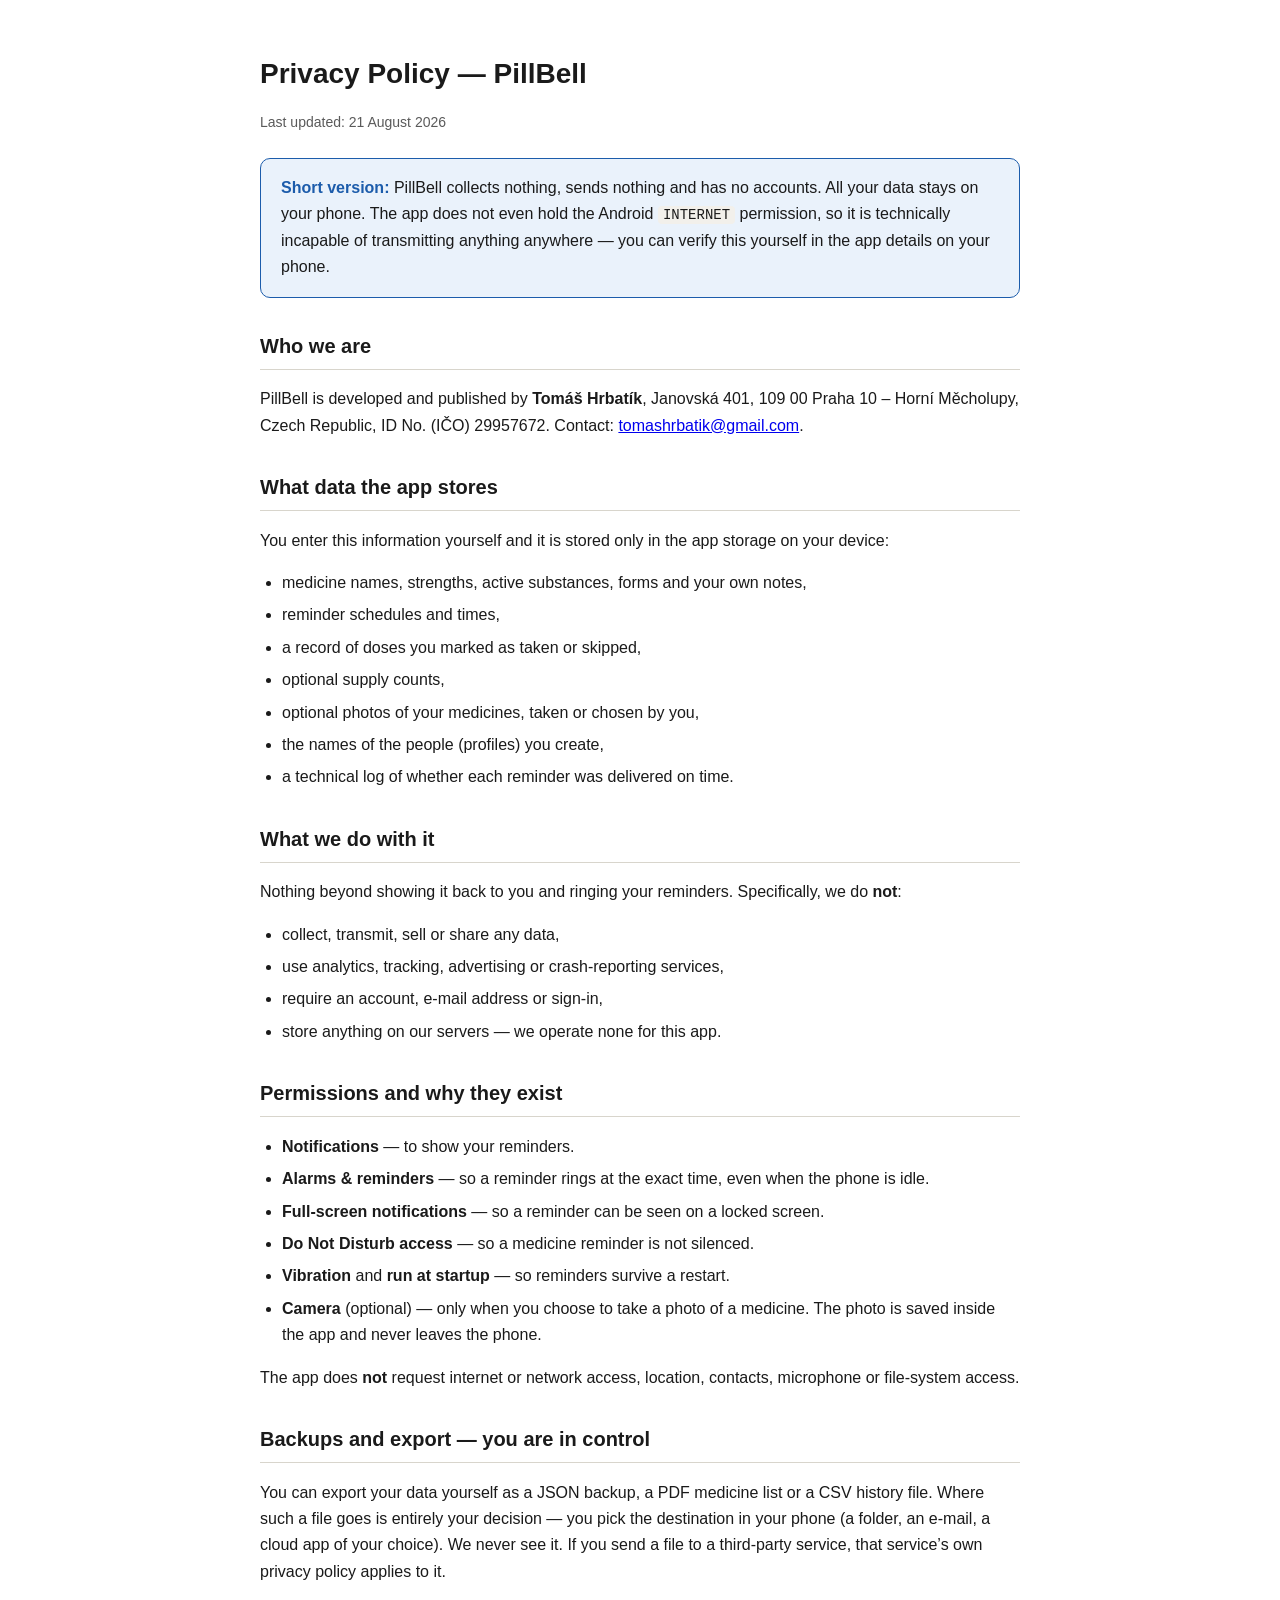
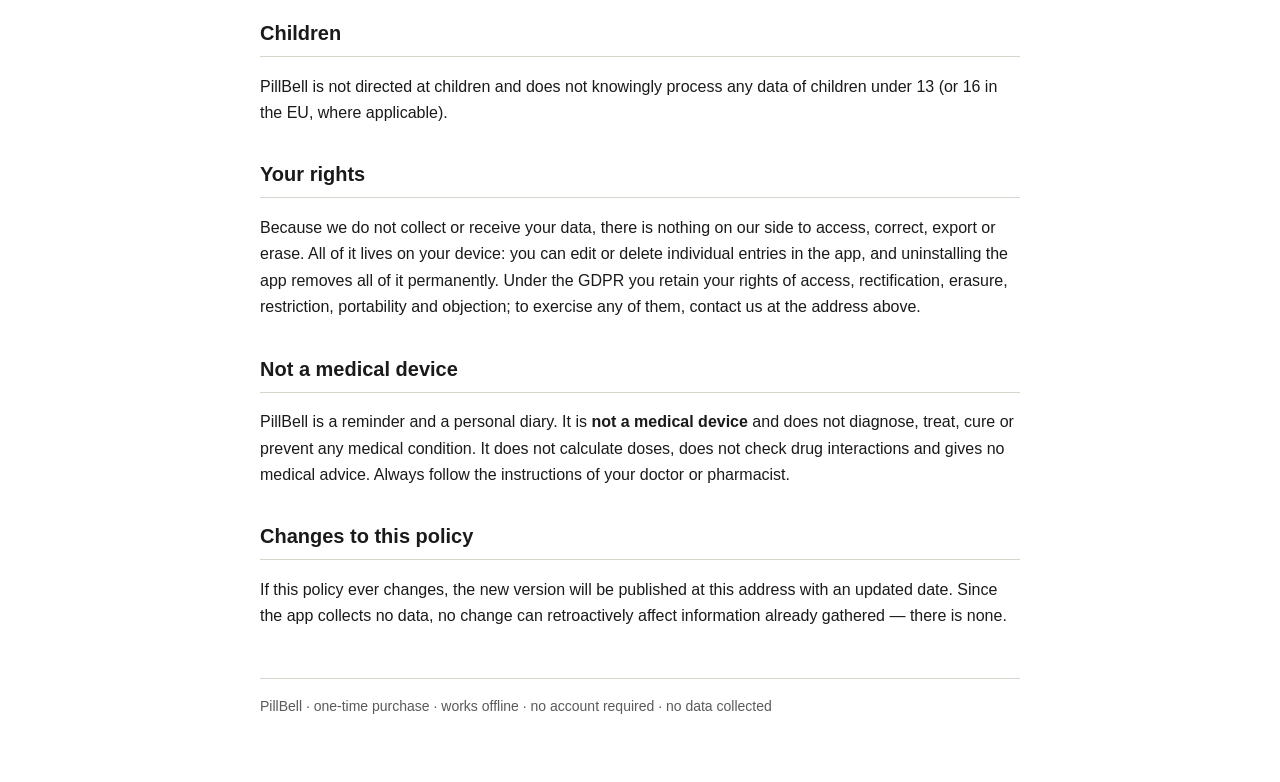
==== index.html @ f0c39494 "PillBell privacy policy" ====
<!doctype html>
<html lang="en">
<head>
<meta charset="utf-8">
<meta name="viewport" content="width=device-width, initial-scale=1">
<title>PillBell — Privacy Policy</title>
<style>
  :root { --ink:#1a1a1a; --muted:#5a5a5a; --line:#d8d5cc; --brand:#1C5CAB; }
  body { font-family:-apple-system,'Segoe UI',Roboto,sans-serif; line-height:1.65;
         color:var(--ink); max-width:760px; margin:0 auto; padding:32px 20px 64px; }
  h1 { font-size:28px; margin-bottom:4px; }
  h2 { font-size:20px; margin-top:32px; border-bottom:1px solid var(--line); padding-bottom:6px; }
  .updated { color:var(--muted); font-size:14px; margin-bottom:24px; }
  .box { background:#EAF2FB; border:1px solid var(--brand); border-radius:10px;
         padding:16px 20px; margin:24px 0; }
  .box strong { color:var(--brand); }
  ul { padding-left:22px; }
  li { margin-bottom:6px; }
  footer { margin-top:48px; color:var(--muted); font-size:14px;
           border-top:1px solid var(--line); padding-top:16px; }
  code { background:#f2f0eb; padding:1px 5px; border-radius:4px; font-size:14px; }
</style>
</head>
<body>

<h1>Privacy Policy — PillBell</h1>
<p class="updated">Last updated: 21 August 2026</p>

<div class="box">
  <strong>Short version:</strong> PillBell collects nothing, sends nothing and has no
  accounts. All your data stays on your phone. The app does not even hold the Android
  <code>INTERNET</code> permission, so it is technically incapable of transmitting
  anything anywhere — you can verify this yourself in the app details on your phone.
</div>

<h2>Who we are</h2>
<p>
  PillBell is developed and published by <strong>Tomáš Hrbatík</strong>,
  Janovská 401, 109 00 Praha 10 – Horní Měcholupy, Czech Republic,
  ID No. (IČO) 29957672.
  Contact: <a href="mailto:tomashrbatik@gmail.com">tomashrbatik@gmail.com</a>.
</p>

<h2>What data the app stores</h2>
<p>
  You enter this information yourself and it is stored only in the app storage on your
  device:
</p>
<ul>
  <li>medicine names, strengths, active substances, forms and your own notes,</li>
  <li>reminder schedules and times,</li>
  <li>a record of doses you marked as taken or skipped,</li>
  <li>optional supply counts,</li>
  <li>optional photos of your medicines, taken or chosen by you,</li>
  <li>the names of the people (profiles) you create,</li>
  <li>a technical log of whether each reminder was delivered on time.</li>
</ul>

<h2>What we do with it</h2>
<p>
  Nothing beyond showing it back to you and ringing your reminders. Specifically, we
  do <strong>not</strong>:
</p>
<ul>
  <li>collect, transmit, sell or share any data,</li>
  <li>use analytics, tracking, advertising or crash-reporting services,</li>
  <li>require an account, e-mail address or sign-in,</li>
  <li>store anything on our servers — we operate none for this app.</li>
</ul>

<h2>Permissions and why they exist</h2>
<ul>
  <li><strong>Notifications</strong> — to show your reminders.</li>
  <li><strong>Alarms &amp; reminders</strong> — so a reminder rings at the exact time,
      even when the phone is idle.</li>
  <li><strong>Full-screen notifications</strong> — so a reminder can be seen on a
      locked screen.</li>
  <li><strong>Do Not Disturb access</strong> — so a medicine reminder is not silenced.</li>
  <li><strong>Vibration</strong> and <strong>run at startup</strong> — so reminders
      survive a restart.</li>
  <li><strong>Camera</strong> (optional) — only when you choose to take a photo of a
      medicine. The photo is saved inside the app and never leaves the phone.</li>
</ul>
<p>
  The app does <strong>not</strong> request internet or network access, location,
  contacts, microphone or file-system access.
</p>

<h2>Backups and export — you are in control</h2>
<p>
  You can export your data yourself as a JSON backup, a PDF medicine list or a CSV
  history file. Where such a file goes is entirely your decision — you pick the
  destination in your phone (a folder, an e-mail, a cloud app of your choice). We
  never see it. If you send a file to a third-party service, that service’s own
  privacy policy applies to it.
</p>

<h2>Children</h2>
<p>
  PillBell is not directed at children and does not knowingly process any data of
  children under 13 (or 16 in the EU, where applicable).
</p>

<h2>Your rights</h2>
<p>
  Because we do not collect or receive your data, there is nothing on our side to
  access, correct, export or erase. All of it lives on your device: you can edit or
  delete individual entries in the app, and uninstalling the app removes all of it
  permanently. Under the GDPR you retain your rights of access, rectification,
  erasure, restriction, portability and objection; to exercise any of them, contact
  us at the address above.
</p>

<h2>Not a medical device</h2>
<p>
  PillBell is a reminder and a personal diary. It is <strong>not a medical device</strong>
  and does not diagnose, treat, cure or prevent any medical condition. It does not
  calculate doses, does not check drug interactions and gives no medical advice.
  Always follow the instructions of your doctor or pharmacist.
</p>

<h2>Changes to this policy</h2>
<p>
  If this policy ever changes, the new version will be published at this address with
  an updated date. Since the app collects no data, no change can retroactively affect
  information already gathered — there is none.
</p>

<footer>
  PillBell · one-time purchase · works offline · no account required · no data collected
</footer>

</body>
</html>
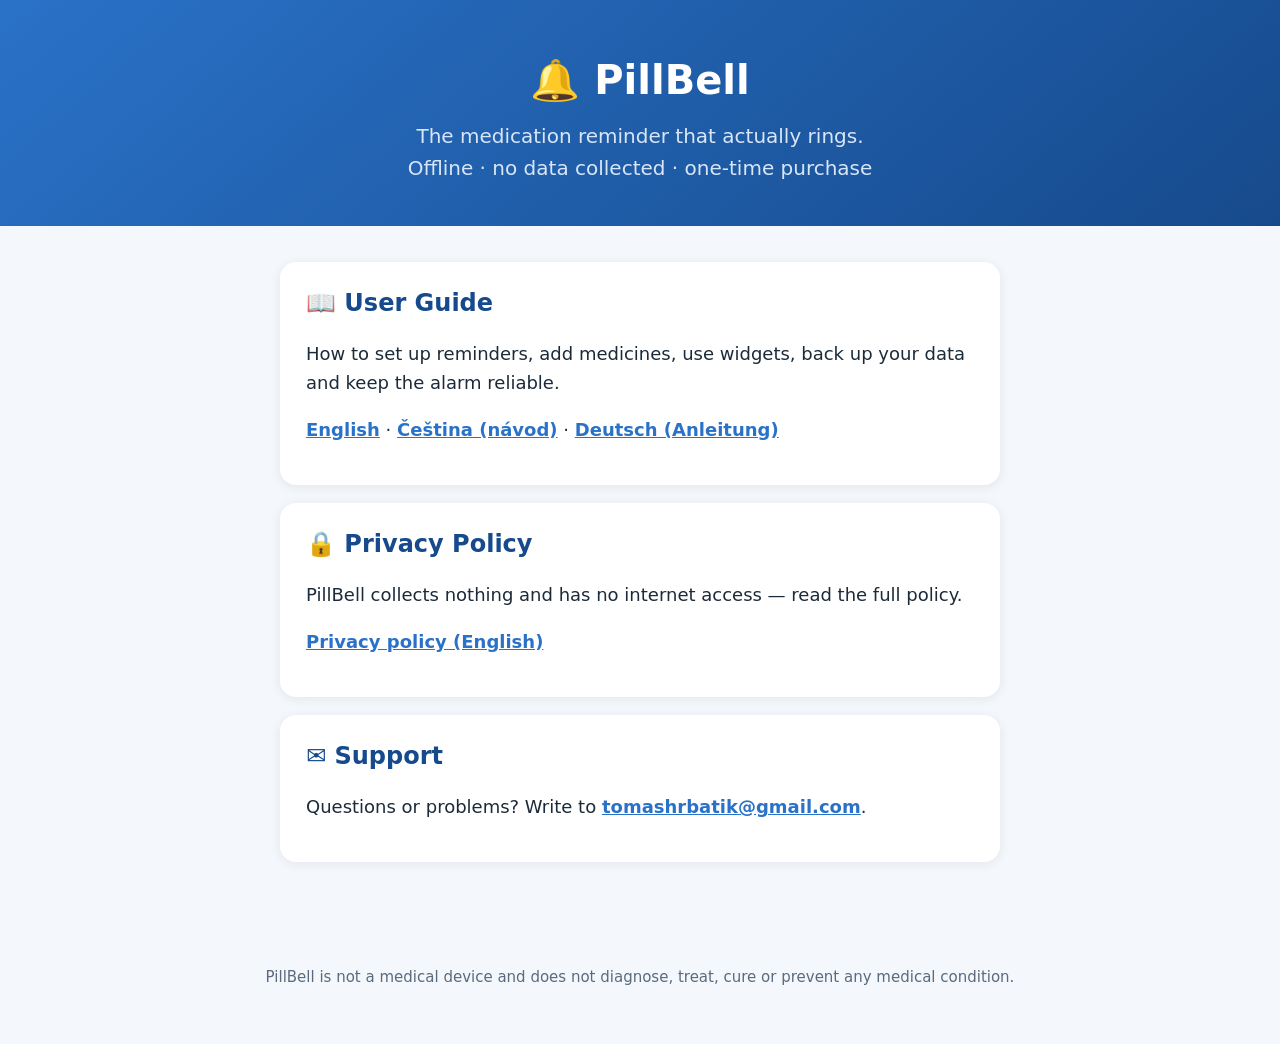
==== commit ada812a5: "Add user guide (EN/CS/DE) and support landing page" ====
--- a/index.html
+++ b/index.html
@@ -1,134 +1,57 @@
-<!doctype html>
+<!DOCTYPE html>
 <html lang="en">
 <head>
 <meta charset="utf-8">
 <meta name="viewport" content="width=device-width, initial-scale=1">
-<title>PillBell — Privacy Policy</title>
+<title>PillBell — Support</title>
 <style>
-  :root { --ink:#1a1a1a; --muted:#5a5a5a; --line:#d8d5cc; --brand:#1C5CAB; }
-  body { font-family:-apple-system,'Segoe UI',Roboto,sans-serif; line-height:1.65;
-         color:var(--ink); max-width:760px; margin:0 auto; padding:32px 20px 64px; }
-  h1 { font-size:28px; margin-bottom:4px; }
-  h2 { font-size:20px; margin-top:32px; border-bottom:1px solid var(--line); padding-bottom:6px; }
-  .updated { color:var(--muted); font-size:14px; margin-bottom:24px; }
-  .box { background:#EAF2FB; border:1px solid var(--brand); border-radius:10px;
-         padding:16px 20px; margin:24px 0; }
-  .box strong { color:var(--brand); }
-  ul { padding-left:22px; }
-  li { margin-bottom:6px; }
-  footer { margin-top:48px; color:var(--muted); font-size:14px;
-           border-top:1px solid var(--line); padding-top:16px; }
-  code { background:#f2f0eb; padding:1px 5px; border-radius:4px; font-size:14px; }
+  body { margin:0; font-family:"Segoe UI", system-ui, sans-serif; color:#1c2b3a;
+         background:#f4f7fb; font-size:18px; line-height:1.6; }
+  header { background:linear-gradient(140deg,#2a72c8,#164a8c); color:#fff;
+           padding:48px 20px 42px; text-align:center; }
+  header h1 { margin:0 0 8px; font-size:40px; }
+  header p { margin:0; color:#d8e6f7; font-size:20px; }
+  main { max-width:720px; margin:0 auto; padding:36px 20px 60px; }
+  .card { background:#fff; border-radius:16px; padding:22px 26px; margin:0 0 18px;
+          box-shadow:0 2px 12px rgba(20,40,70,.08); }
+  .card h2 { margin:0 0 8px; color:#164a8c; font-size:24px; }
+  .card a { color:#2a72c8; font-weight:600; }
+  footer { text-align:center; color:#5a6b7e; font-size:15px; padding:10px 16px 40px; }
+  footer a { color:#2a72c8; }
 </style>
 </head>
 <body>
-
-<h1>Privacy Policy — PillBell</h1>
-<p class="updated">Last updated: 21 August 2026</p>
-
-<div class="box">
-  <strong>Short version:</strong> PillBell collects nothing, sends nothing and has no
-  accounts. All your data stays on your phone. The app does not even hold the Android
-  <code>INTERNET</code> permission, so it is technically incapable of transmitting
-  anything anywhere — you can verify this yourself in the app details on your phone.
-</div>
-
-<h2>Who we are</h2>
-<p>
-  PillBell is developed and published by <strong>Tomáš Hrbatík</strong>,
-  Janovská 401, 109 00 Praha 10 – Horní Měcholupy, Czech Republic,
-  ID No. (IČO) 29957672.
-  Contact: <a href="mailto:tomashrbatik@gmail.com">tomashrbatik@gmail.com</a>.
-</p>
-
-<h2>What data the app stores</h2>
-<p>
-  You enter this information yourself and it is stored only in the app storage on your
-  device:
-</p>
-<ul>
-  <li>medicine names, strengths, active substances, forms and your own notes,</li>
-  <li>reminder schedules and times,</li>
-  <li>a record of doses you marked as taken or skipped,</li>
-  <li>optional supply counts,</li>
-  <li>optional photos of your medicines, taken or chosen by you,</li>
-  <li>the names of the people (profiles) you create,</li>
-  <li>a technical log of whether each reminder was delivered on time.</li>
-</ul>
-
-<h2>What we do with it</h2>
-<p>
-  Nothing beyond showing it back to you and ringing your reminders. Specifically, we
-  do <strong>not</strong>:
-</p>
-<ul>
-  <li>collect, transmit, sell or share any data,</li>
-  <li>use analytics, tracking, advertising or crash-reporting services,</li>
-  <li>require an account, e-mail address or sign-in,</li>
-  <li>store anything on our servers — we operate none for this app.</li>
-</ul>
-
-<h2>Permissions and why they exist</h2>
-<ul>
-  <li><strong>Notifications</strong> — to show your reminders.</li>
-  <li><strong>Alarms &amp; reminders</strong> — so a reminder rings at the exact time,
-      even when the phone is idle.</li>
-  <li><strong>Full-screen notifications</strong> — so a reminder can be seen on a
-      locked screen.</li>
-  <li><strong>Do Not Disturb access</strong> — so a medicine reminder is not silenced.</li>
-  <li><strong>Vibration</strong> and <strong>run at startup</strong> — so reminders
-      survive a restart.</li>
-  <li><strong>Camera</strong> (optional) — only when you choose to take a photo of a
-      medicine. The photo is saved inside the app and never leaves the phone.</li>
-</ul>
-<p>
-  The app does <strong>not</strong> request internet or network access, location,
-  contacts, microphone or file-system access.
-</p>
-
-<h2>Backups and export — you are in control</h2>
-<p>
-  You can export your data yourself as a JSON backup, a PDF medicine list or a CSV
-  history file. Where such a file goes is entirely your decision — you pick the
-  destination in your phone (a folder, an e-mail, a cloud app of your choice). We
-  never see it. If you send a file to a third-party service, that service’s own
-  privacy policy applies to it.
-</p>
-
-<h2>Children</h2>
-<p>
-  PillBell is not directed at children and does not knowingly process any data of
-  children under 13 (or 16 in the EU, where applicable).
-</p>
-
-<h2>Your rights</h2>
-<p>
-  Because we do not collect or receive your data, there is nothing on our side to
-  access, correct, export or erase. All of it lives on your device: you can edit or
-  delete individual entries in the app, and uninstalling the app removes all of it
-  permanently. Under the GDPR you retain your rights of access, rectification,
-  erasure, restriction, portability and objection; to exercise any of them, contact
-  us at the address above.
-</p>
-
-<h2>Not a medical device</h2>
-<p>
-  PillBell is a reminder and a personal diary. It is <strong>not a medical device</strong>
-  and does not diagnose, treat, cure or prevent any medical condition. It does not
-  calculate doses, does not check drug interactions and gives no medical advice.
-  Always follow the instructions of your doctor or pharmacist.
-</p>
-
-<h2>Changes to this policy</h2>
-<p>
-  If this policy ever changes, the new version will be published at this address with
-  an updated date. Since the app collects no data, no change can retroactively affect
-  information already gathered — there is none.
-</p>
-
+<header>
+  <h1>🔔 PillBell</h1>
+  <p>The medication reminder that actually rings.<br>
+  Offline · no data collected · one-time purchase</p>
+</header>
+<main>
+  <div class="card">
+    <h2>📖 User Guide</h2>
+    <p>How to set up reminders, add medicines, use widgets, back up your data
+    and keep the alarm reliable.</p>
+    <p>
+      <a href="guide.html">English</a> ·
+      <a href="guide-cs.html">Čeština (návod)</a> ·
+      <a href="guide-de.html">Deutsch (Anleitung)</a>
+    </p>
+  </div>
+  <div class="card">
+    <h2>🔒 Privacy Policy</h2>
+    <p>PillBell collects nothing and has no internet access — read the full
+    policy.</p>
+    <p><a href="privacy-policy.html">Privacy policy (English)</a></p>
+  </div>
+  <div class="card">
+    <h2>✉️ Support</h2>
+    <p>Questions or problems? Write to
+    <a href="mailto:tomashrbatik@gmail.com">tomashrbatik@gmail.com</a>.</p>
+  </div>
+</main>
 <footer>
-  PillBell · one-time purchase · works offline · no account required · no data collected
+  <p>PillBell is not a medical device and does not diagnose, treat, cure or
+  prevent any medical condition.</p>
 </footer>
-
 </body>
 </html>
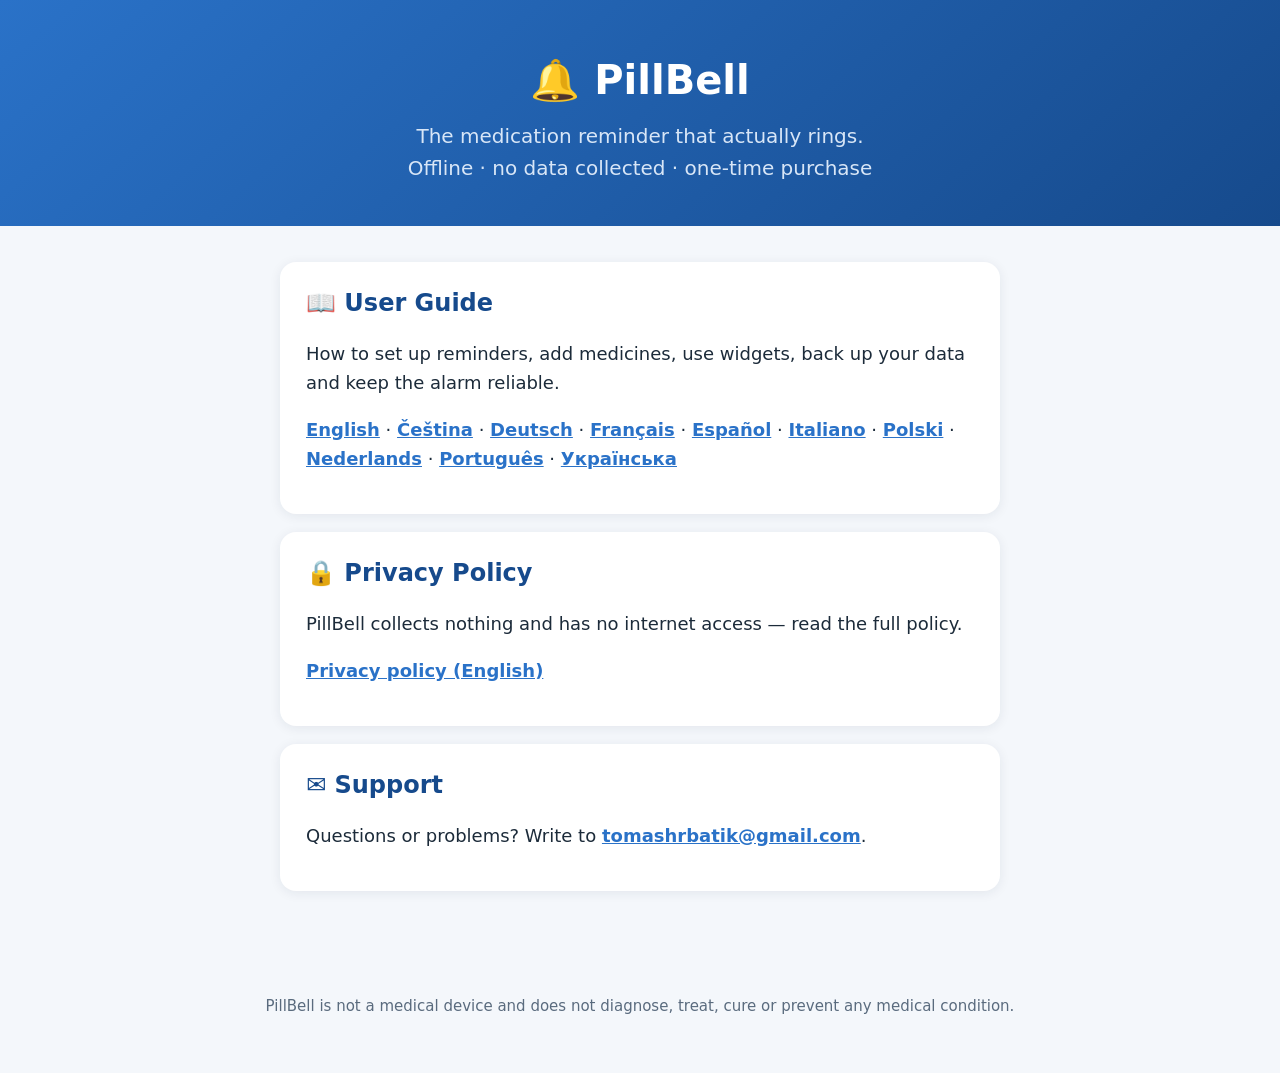
==== commit 99862da2: "User guide in all 10 app languages + screenshots" ====
--- a/index.html
+++ b/index.html
@@ -33,8 +33,15 @@
     and keep the alarm reliable.</p>
     <p>
       <a href="guide.html">English</a> ·
-      <a href="guide-cs.html">Čeština (návod)</a> ·
-      <a href="guide-de.html">Deutsch (Anleitung)</a>
+      <a href="guide-cs.html">Čeština</a> ·
+      <a href="guide-de.html">Deutsch</a> ·
+      <a href="guide-fr.html">Français</a> ·
+      <a href="guide-es.html">Español</a> ·
+      <a href="guide-it.html">Italiano</a> ·
+      <a href="guide-pl.html">Polski</a> ·
+      <a href="guide-nl.html">Nederlands</a> ·
+      <a href="guide-pt.html">Português</a> ·
+      <a href="guide-uk.html">Українська</a>
     </p>
   </div>
   <div class="card">
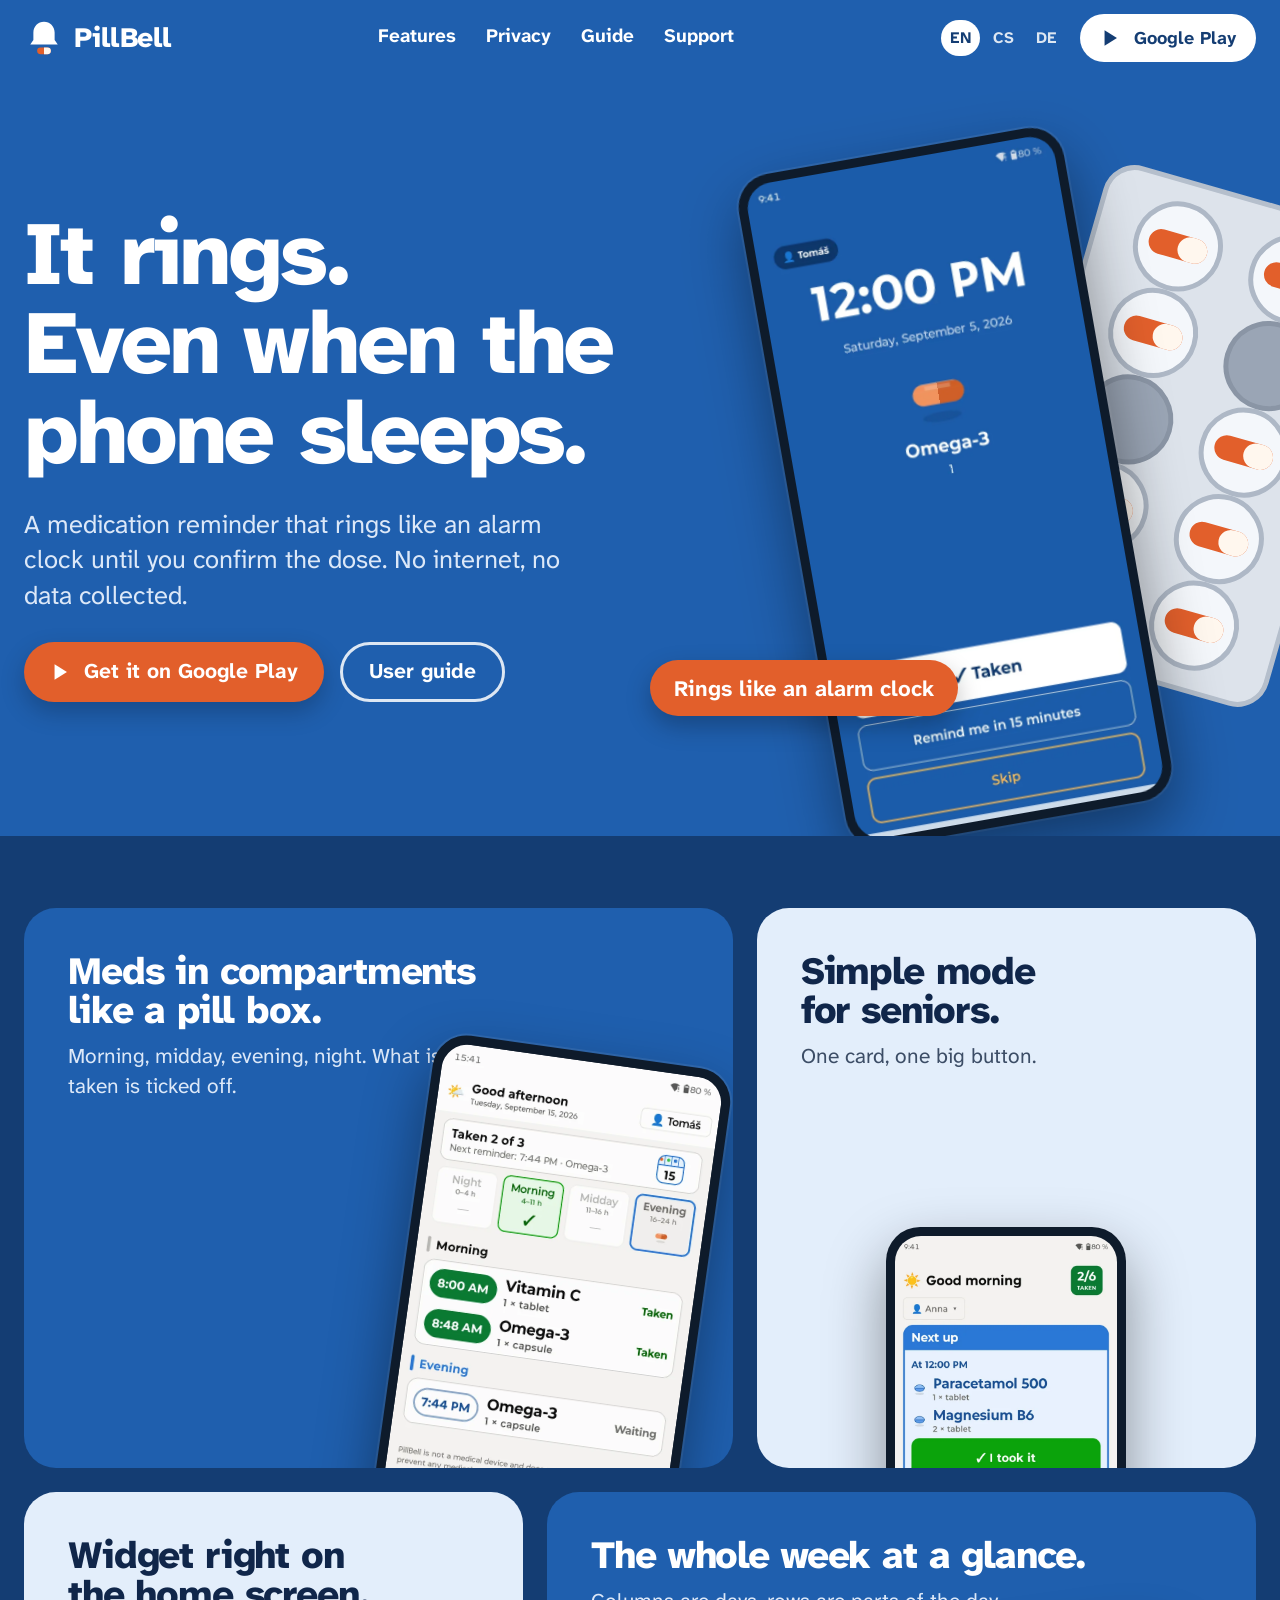
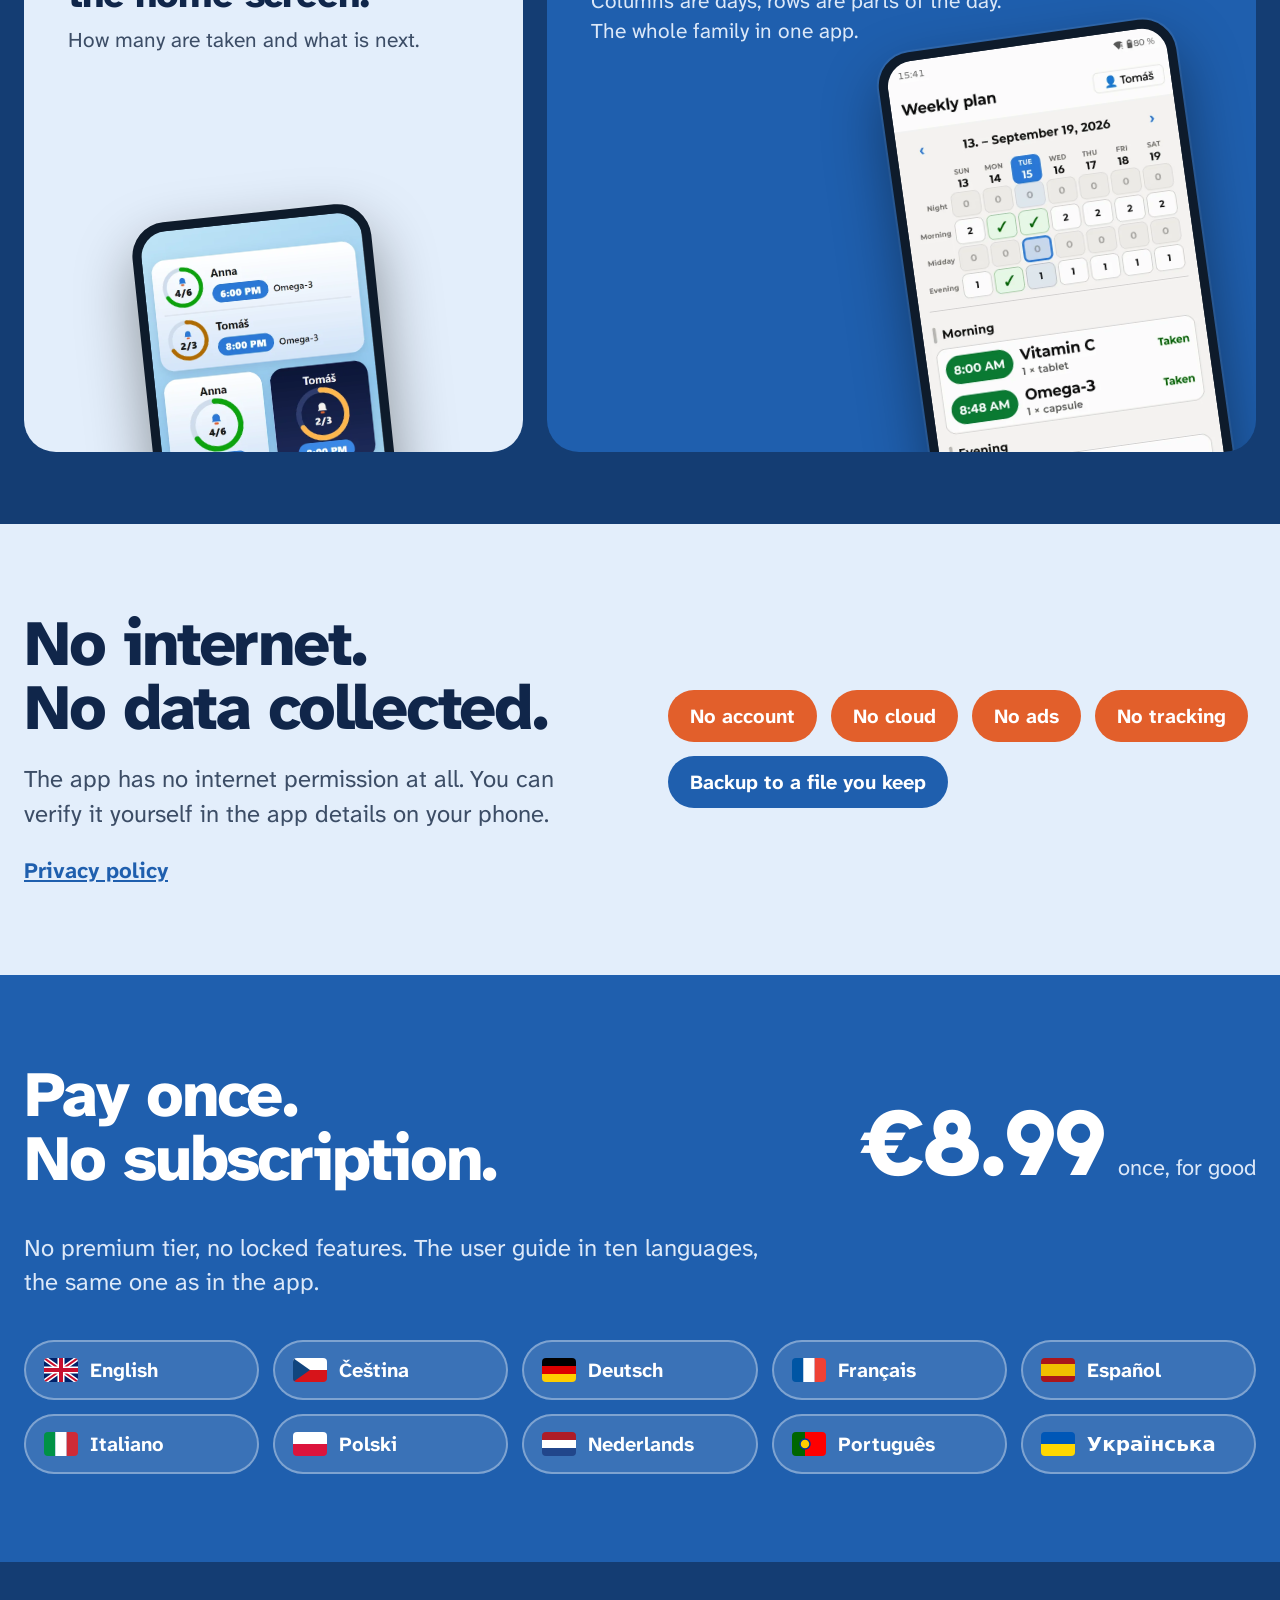
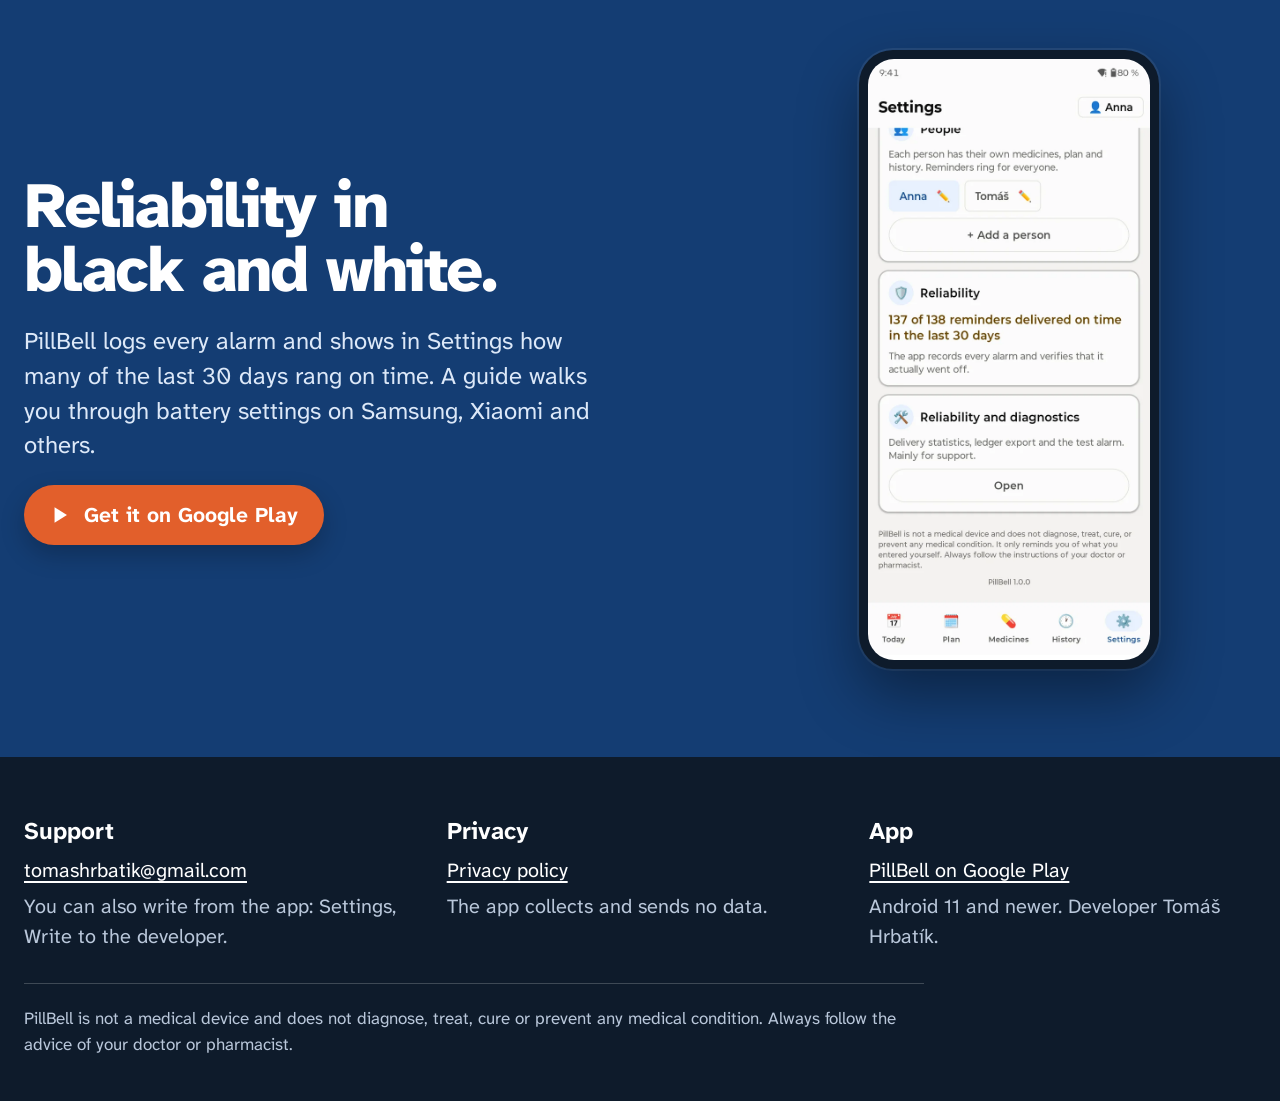
==== commit c55830ee: "Site redesign in the Play "Blistr" style: new landing (EN, CS, DE), self-hosted Atkinson Hyperlegibl" ====
--- a/index.html
+++ b/index.html
@@ -1,64 +1,85 @@
-<!DOCTYPE html>
+<!doctype html>
 <html lang="en">
 <head>
 <meta charset="utf-8">
 <meta name="viewport" content="width=device-width, initial-scale=1">
-<title>PillBell — Support</title>
-<style>
-  body { margin:0; font-family:"Segoe UI", system-ui, sans-serif; color:#1c2b3a;
-         background:#f4f7fb; font-size:18px; line-height:1.6; }
-  header { background:linear-gradient(140deg,#2a72c8,#164a8c); color:#fff;
-           padding:48px 20px 42px; text-align:center; }
-  header h1 { margin:0 0 8px; font-size:40px; }
-  header p { margin:0; color:#d8e6f7; font-size:20px; }
-  main { max-width:720px; margin:0 auto; padding:36px 20px 60px; }
-  .card { background:#fff; border-radius:16px; padding:22px 26px; margin:0 0 18px;
-          box-shadow:0 2px 12px rgba(20,40,70,.08); }
-  .card h2 { margin:0 0 8px; color:#164a8c; font-size:24px; }
-  .card a { color:#2a72c8; font-weight:600; }
-  footer { text-align:center; color:#5a6b7e; font-size:15px; padding:10px 16px 40px; }
-  footer a { color:#2a72c8; }
-</style>
+<title>PillBell. The medication reminder that rings.</title>
+<meta name="description" content="PillBell rings like an alarm clock until you confirm your dose. No internet, no account, no subscription. For Android.">
+<link rel="canonical" href="https://tomashrbatik-coder.github.io/pillbell-legal/index.html">
+<link rel="alternate" hreflang="en" href="https://tomashrbatik-coder.github.io/pillbell-legal/index.html"><link rel="alternate" hreflang="cs" href="https://tomashrbatik-coder.github.io/pillbell-legal/index-cs.html"><link rel="alternate" hreflang="de" href="https://tomashrbatik-coder.github.io/pillbell-legal/index-de.html"><link rel="alternate" hreflang="x-default" href="https://tomashrbatik-coder.github.io/pillbell-legal/index.html">
+<meta property="og:title" content="PillBell. The medication reminder that rings."><meta property="og:description" content="PillBell rings like an alarm clock until you confirm your dose. No internet, no account, no subscription. For Android."><meta property="og:type" content="website"><meta property="og:url" content="https://tomashrbatik-coder.github.io/pillbell-legal/index.html">
+<link rel="icon" href="data:image/svg+xml,%3Csvg xmlns='http://www.w3.org/2000/svg' viewBox='0 0 64 64'%3E%3Crect width='64' height='64' rx='14' fill='%231F5FAE'/%3E%3Cpath d='M32 8c-8.8 0-16 7.2-16 16v11l-4.5 7h41L48 35V24c0-8.8-7.2-16-16-16z' fill='%23fff'/%3E%3Crect x='21' y='46' width='22' height='11' rx='5.5' fill='%23E25F2B'/%3E%3C/svg%3E">
+<link rel="stylesheet" href="fonts/atkinson.css">
+<link rel="stylesheet" href="site.css">
 </head>
 <body>
-<header>
-  <h1>🔔 PillBell</h1>
-  <p>The medication reminder that actually rings.<br>
-  Offline · no data collected · one-time purchase</p>
-</header>
+<header class="top"><div class="wrap"><a class="brand" href="index.html"><svg class="logo" width="40" height="40" viewBox="0 0 64 64" aria-hidden="true"><path d="M32 6c-9.4 0-17 7.6-17 17v12l-5 7.5h44L49 35V23c0-9.4-7.6-17-17-17z" fill="#fff"/><rect x="21" y="47" width="22" height="11" rx="5.5" fill="#E25F2B"/><path d="M32 47h5.5a5.5 5.5 0 0 1 0 11H32z" fill="#FFF7EE"/></svg>PillBell</a><nav class="menu" aria-label="Menu"><a href="#funkce">Features</a><a href="#soukromi">Privacy</a><a href="#navod">Guide</a><a href="#podpora">Support</a></nav><div class="tools"><nav class="langs" aria-label="Language"><a href="index.html" aria-current="page" lang="en">EN</a><a href="index-cs.html" lang="cs">CS</a><a href="index-de.html" lang="de">DE</a></nav><a class="btn white sm" href="https://play.google.com/store/apps/details?id=app.pillbell.reminder"><svg width="22" height="22" viewBox="0 0 24 24" aria-hidden="true"><path d="M5 3.5v17L18.5 12 5 3.5z" fill="currentColor"/></svg>Google Play</a></div></div></header>
+
 <main>
-  <div class="card">
-    <h2>📖 User Guide</h2>
-    <p>How to set up reminders, add medicines, use widgets, back up your data
-    and keep the alarm reliable.</p>
-    <p>
-      <a href="guide.html">English</a> ·
-      <a href="guide-cs.html">Čeština</a> ·
-      <a href="guide-de.html">Deutsch</a> ·
-      <a href="guide-fr.html">Français</a> ·
-      <a href="guide-es.html">Español</a> ·
-      <a href="guide-it.html">Italiano</a> ·
-      <a href="guide-pl.html">Polski</a> ·
-      <a href="guide-nl.html">Nederlands</a> ·
-      <a href="guide-pt.html">Português</a> ·
-      <a href="guide-uk.html">Українська</a>
-    </p>
+<section class="hero">
+  <div class="wrap">
+    <div class="copy">
+      <h1>It rings.<br>Even when the phone sleeps.</h1>
+      <p class="sub">A medication reminder that rings like an alarm clock until you confirm the dose. No internet, no data collected.</p>
+      <div class="ctas"><a class="btn orange" href="https://play.google.com/store/apps/details?id=app.pillbell.reminder"><svg width="22" height="22" viewBox="0 0 24 24" aria-hidden="true"><path d="M5 3.5v17L18.5 12 5 3.5z" fill="currentColor"/></svg>Get it on Google Play</a><a class="btn ghost" href="guide.html">User guide</a></div>
+    </div>
+    <div class="art">
+      <svg class="blister" viewBox="0 0 120 200" aria-hidden="true"><rect x="2" y="2" width="116" height="196" rx="12" fill="#DDE3EB" stroke="#B5BFCC" stroke-width="2"/><circle cx="36" cy="28" r="17" fill="#F4F7FB" stroke="#AEB8C6" stroke-width="2"/><rect x="24" y="23" width="24" height="10" rx="5" fill="#E25F2B"/><rect x="36" y="23" width="12" height="10" rx="5" fill="#FFF7EE"/><circle cx="84" cy="28" r="17" fill="#F4F7FB" stroke="#AEB8C6" stroke-width="2"/><rect x="72" y="23" width="24" height="10" rx="5" fill="#E25F2B"/><rect x="84" y="23" width="12" height="10" rx="5" fill="#FFF7EE"/><circle cx="36" cy="64" r="17" fill="#F4F7FB" stroke="#AEB8C6" stroke-width="2"/><rect x="24" y="59" width="24" height="10" rx="5" fill="#E25F2B"/><rect x="36" y="59" width="12" height="10" rx="5" fill="#FFF7EE"/><circle cx="84" cy="100" r="17" fill="#F4F7FB" stroke="#AEB8C6" stroke-width="2"/><rect x="72" y="95" width="24" height="10" rx="5" fill="#E25F2B"/><rect x="84" y="95" width="12" height="10" rx="5" fill="#FFF7EE"/><circle cx="36" cy="136" r="17" fill="#F4F7FB" stroke="#AEB8C6" stroke-width="2"/><rect x="24" y="131" width="24" height="10" rx="5" fill="#E25F2B"/><rect x="36" y="131" width="12" height="10" rx="5" fill="#FFF7EE"/><circle cx="84" cy="136" r="17" fill="#F4F7FB" stroke="#AEB8C6" stroke-width="2"/><rect x="72" y="131" width="24" height="10" rx="5" fill="#E25F2B"/><rect x="84" y="131" width="12" height="10" rx="5" fill="#FFF7EE"/><circle cx="36" cy="172" r="17" fill="#F4F7FB" stroke="#AEB8C6" stroke-width="2"/><rect x="24" y="167" width="24" height="10" rx="5" fill="#E25F2B"/><rect x="36" y="167" width="12" height="10" rx="5" fill="#FFF7EE"/><circle cx="84" cy="172" r="17" fill="#F4F7FB" stroke="#AEB8C6" stroke-width="2"/><rect x="72" y="167" width="24" height="10" rx="5" fill="#E25F2B"/><rect x="84" y="167" width="12" height="10" rx="5" fill="#FFF7EE"/><circle cx="84" cy="64" r="17" fill="#9AA5B5" stroke="#8A95A5" stroke-width="2"/><circle cx="36" cy="100" r="17" fill="#9AA5B5" stroke="#8A95A5" stroke-width="2"/></svg>
+      <div class="frame"><img src="img/web/en/alarm.webp" alt="PillBell alarm screen: 12:00, Omega-3, Taken button" width="640" height="1364" fetchpriority="high"></div>
+      <span class="chip">Rings like an alarm clock</span>
+    </div>
   </div>
-  <div class="card">
-    <h2>🔒 Privacy Policy</h2>
-    <p>PillBell collects nothing and has no internet access — read the full
-    policy.</p>
-    <p><a href="privacy-policy.html">Privacy policy (English)</a></p>
+</section>
+
+<section class="wall" id="funkce">
+  <div class="wrap">
+<article class="tile w7 reveal"><h2>Meds in compartments like a pill box.</h2><p>Morning, midday, evening, night. What is taken is ticked off.</p><div class="frame"><img src="img/web/en/dnes.webp" alt="Today screen" loading="lazy" width="640" height="1364"></div></article>
+<article class="tile w5 light reveal"><h2>Simple mode for seniors.</h2><p>One card, one big button.</p><div class="frame"><img src="img/web/en/jednoduchy.webp" alt="Simple mode" loading="lazy" width="640" height="1364"></div></article>
+<article class="tile w5 light alt reveal"><h2>Widget right on the home screen.</h2><p>How many are taken and what is next.</p><div class="frame"><img src="img/web/en/widget.webp" alt="Home-screen widgets" loading="lazy" width="640" height="1364"></div></article>
+<article class="tile w7 alt reveal"><h2>The whole week at a glance.</h2><p>Columns are days, rows are parts of the day. The whole family in one app.</p><div class="frame"><img src="img/web/en/plan.webp" alt="Plan screen" loading="lazy" width="640" height="1364"></div></article>
   </div>
-  <div class="card">
-    <h2>✉️ Support</h2>
-    <p>Questions or problems? Write to
-    <a href="mailto:tomashrbatik@gmail.com">tomashrbatik@gmail.com</a>.</p>
+</section>
+
+<section class="privacy" id="soukromi">
+  <div class="wrap">
+    <div class="copy reveal"><h2>No internet.<br>No data collected.</h2><p>The app has no internet permission at all. You can verify it yourself in the app details on your phone.</p><a class="link" href="privacy-policy.html">Privacy policy</a></div>
+    <div class="chips reveal"><span class="chip">No account</span><span class="chip">No cloud</span><span class="chip">No ads</span><span class="chip">No tracking</span><span class="chip blue">Backup to a file you keep</span></div>
   </div>
+</section>
+
+<section class="price" id="navod">
+  <div class="wrap">
+    <div class="head reveal"><h2>Pay once.<br>No subscription.</h2><div class="amount"><strong>€8.99</strong><span>once, for good</span></div></div>
+    <p class="reveal">No premium tier, no locked features. The user guide in ten languages, the same one as in the app.</p>
+    <ul class="flags reveal"><li><a href="guide.html" lang="en"><svg class="flag" width="34" height="24" viewBox="0 0 34 24" aria-hidden="true"><clipPath id="flen"><rect width="34" height="24" rx="4"/></clipPath><g clip-path="url(#flen)"><rect width="34" height="24" fill="#012169"/><path d="M0 0 L34 24 M34 0 L0 24" stroke="#fff" stroke-width="5"/><path d="M0 0 L34 24 M34 0 L0 24" stroke="#C8102E" stroke-width="2"/><path d="M17 0 V24 M0 12 H34" stroke="#fff" stroke-width="7"/><path d="M17 0 V24 M0 12 H34" stroke="#C8102E" stroke-width="4"/></g></svg>English</a></li><li><a href="guide-cs.html" lang="cs"><svg class="flag" width="34" height="24" viewBox="0 0 34 24" aria-hidden="true"><clipPath id="flcs"><rect width="34" height="24" rx="4"/></clipPath><g clip-path="url(#flcs)"><rect width="34" height="12" fill="#fff"/><rect y="12" width="34" height="12" fill="#D7141A"/><path d="M0 0 L17 12 L0 24 Z" fill="#11457E"/></g></svg>Čeština</a></li><li><a href="guide-de.html" lang="de"><svg class="flag" width="34" height="24" viewBox="0 0 34 24" aria-hidden="true"><clipPath id="flde"><rect width="34" height="24" rx="4"/></clipPath><g clip-path="url(#flde)"><rect width="34" height="8" fill="#000"/><rect y="8" width="34" height="8" fill="#DD0000"/><rect y="16" width="34" height="8" fill="#FFCE00"/></g></svg>Deutsch</a></li><li><a href="guide-fr.html" lang="fr"><svg class="flag" width="34" height="24" viewBox="0 0 34 24" aria-hidden="true"><clipPath id="flfr"><rect width="34" height="24" rx="4"/></clipPath><g clip-path="url(#flfr)"><rect width="11.3" height="24" fill="#0055A4"/><rect x="11.3" width="11.4" height="24" fill="#fff"/><rect x="22.7" width="11.3" height="24" fill="#EF4135"/></g></svg>Français</a></li><li><a href="guide-es.html" lang="es"><svg class="flag" width="34" height="24" viewBox="0 0 34 24" aria-hidden="true"><clipPath id="fles"><rect width="34" height="24" rx="4"/></clipPath><g clip-path="url(#fles)"><rect width="34" height="24" fill="#AA151B"/><rect y="6" width="34" height="12" fill="#F1BF00"/></g></svg>Español</a></li><li><a href="guide-it.html" lang="it"><svg class="flag" width="34" height="24" viewBox="0 0 34 24" aria-hidden="true"><clipPath id="flit"><rect width="34" height="24" rx="4"/></clipPath><g clip-path="url(#flit)"><rect width="11.3" height="24" fill="#009246"/><rect x="11.3" width="11.4" height="24" fill="#fff"/><rect x="22.7" width="11.3" height="24" fill="#CE2B37"/></g></svg>Italiano</a></li><li><a href="guide-pl.html" lang="pl"><svg class="flag" width="34" height="24" viewBox="0 0 34 24" aria-hidden="true"><clipPath id="flpl"><rect width="34" height="24" rx="4"/></clipPath><g clip-path="url(#flpl)"><rect width="34" height="12" fill="#fff"/><rect y="12" width="34" height="12" fill="#DC143C"/></g></svg>Polski</a></li><li><a href="guide-nl.html" lang="nl"><svg class="flag" width="34" height="24" viewBox="0 0 34 24" aria-hidden="true"><clipPath id="flnl"><rect width="34" height="24" rx="4"/></clipPath><g clip-path="url(#flnl)"><rect width="34" height="8" fill="#AE1C28"/><rect y="8" width="34" height="8" fill="#fff"/><rect y="16" width="34" height="8" fill="#21468B"/></g></svg>Nederlands</a></li><li><a href="guide-pt.html" lang="pt"><svg class="flag" width="34" height="24" viewBox="0 0 34 24" aria-hidden="true"><clipPath id="flpt"><rect width="34" height="24" rx="4"/></clipPath><g clip-path="url(#flpt)"><rect width="13" height="24" fill="#006600"/><rect x="13" width="21" height="24" fill="#FF0000"/><circle cx="13" cy="12" r="5" fill="#FFCC00" stroke="#003399" stroke-width="1.5"/></g></svg>Português</a></li><li><a href="guide-uk.html" lang="uk"><svg class="flag" width="34" height="24" viewBox="0 0 34 24" aria-hidden="true"><clipPath id="fluk"><rect width="34" height="24" rx="4"/></clipPath><g clip-path="url(#fluk)"><rect width="34" height="12" fill="#0057B7"/><rect y="12" width="34" height="12" fill="#FFD700"/></g></svg>Українська</a></li></ul>
+  </div>
+</section>
+
+<section class="rel">
+  <div class="wrap">
+    <div class="copy reveal"><h2>Reliability in black and white.</h2><p>PillBell logs every alarm and shows in Settings how many of the last 30 days rang on time. A guide walks you through battery settings on Samsung, Xiaomi and others.</p><div><a class="btn orange" href="https://play.google.com/store/apps/details?id=app.pillbell.reminder"><svg width="22" height="22" viewBox="0 0 24 24" aria-hidden="true"><path d="M5 3.5v17L18.5 12 5 3.5z" fill="currentColor"/></svg>Get it on Google Play</a></div></div>
+    <div class="frame reveal"><img src="img/web/en/spolehlivost.webp" alt="Reliability card: reminders delivered in the last 30 days" loading="lazy" width="640" height="1364"></div>
+  </div>
+</section>
 </main>
-<footer>
-  <p>PillBell is not a medical device and does not diagnose, treat, cure or
-  prevent any medical condition.</p>
+
+<footer class="foot" id="podpora">
+  <div class="wrap">
+    <div class="cols">
+      <div><strong>Support</strong><a href="mailto:tomashrbatik@gmail.com">tomashrbatik@gmail.com</a><span class="note">You can also write from the app: Settings, Write to the developer.</span></div>
+      <div><strong>Privacy</strong><a href="privacy-policy.html">Privacy policy</a><span class="note">The app collects and sends no data.</span></div>
+      <div><strong>App</strong><a href="https://play.google.com/store/apps/details?id=app.pillbell.reminder">PillBell on Google Play</a><span class="note">Android 11 and newer. Developer Tomáš Hrbatík.</span></div>
+    </div>
+    <p class="legal">PillBell is not a medical device and does not diagnose, treat, cure or prevent any medical condition. Always follow the advice of your doctor or pharmacist.</p>
+  </div>
 </footer>
+<script>
+(function(){
+  if(!('IntersectionObserver' in window)||matchMedia('(prefers-reduced-motion: reduce)').matches)return;
+  document.documentElement.classList.add('js');
+  var io=new IntersectionObserver(function(es){es.forEach(function(e){if(e.isIntersecting){e.target.classList.add('in');io.unobserve(e.target);}});},{threshold:.15});
+  document.querySelectorAll('.reveal').forEach(function(el){io.observe(el);});
+})();
+</script>
 </body>
 </html>
--- a/fonts/atkinson.css
+++ b/fonts/atkinson.css
@@ -0,0 +1,2 @@
+@font-face{font-family:'Atkinson Hyperlegible Next';font-style:normal;font-weight:400 800;font-display:swap;src:url(atkinson-next-latin-ext.woff2) format('woff2');unicode-range:U+0100-02BA, U+02BD-02C5, U+02C7-02CC, U+02CE-02D7, U+02DD-02FF, U+0304, U+0308, U+0329, U+1D00-1DBF, U+1E00-1E9F, U+1EF2-1EFF, U+2020, U+20A0-20AB, U+20AD-20C4, U+2113, U+2C60-2C7F, U+A720-A7FF;}
+@font-face{font-family:'Atkinson Hyperlegible Next';font-style:normal;font-weight:400 800;font-display:swap;src:url(atkinson-next-latin.woff2) format('woff2');unicode-range:U+0000-00FF, U+0131, U+0152-0153, U+02BB-02BC, U+02C6, U+02DA, U+02DC, U+0304, U+0308, U+0329, U+2000-206F, U+20AC, U+2122, U+2191, U+2193, U+2212, U+2215, U+FEFF, U+FFFD;}
--- a/site.css
+++ b/site.css
@@ -0,0 +1,176 @@
+:root{--brand:#1F5FAE;--dark:#143D73;--night:#0E1B2B;--light:#E3EEFB;--ink:#10264A;--muted:#3C4D66;--sky:#DCE8F8;--orange:#E25F2B;--line:#D5E2F2}
+*{box-sizing:border-box}
+html{scroll-behavior:smooth}
+body{margin:0;background:#fff;color:var(--ink);font-family:"Atkinson Hyperlegible Next","Atkinson Hyperlegible",system-ui,"Segoe UI",sans-serif;font-size:19px;line-height:1.5;-webkit-font-smoothing:antialiased;-webkit-text-size-adjust:100%}
+a{color:var(--brand)}a:hover{color:var(--dark)}
+img{max-width:100%;height:auto}
+::selection{background:var(--orange);color:#fff}
+:focus-visible{outline:3px solid var(--orange);outline-offset:3px}
+.wrap{max-width:1280px;margin:0 auto;padding:0 24px}
+h1,h2,h3{margin:0;font-weight:800;letter-spacing:-0.03em;line-height:1.02;text-wrap:balance}
+p{margin:0}
+
+/* top bar */
+.top{background:var(--brand);color:#fff}
+.top .wrap{display:flex;align-items:center;justify-content:space-between;gap:16px;min-height:76px}
+.brand{display:flex;align-items:center;gap:10px;text-decoration:none;color:#fff;font-size:28px;font-weight:800;letter-spacing:-0.02em}
+.brand:hover{color:#fff}
+.menu{display:flex;gap:26px}
+.menu a{color:#fff;text-decoration:none;font-size:19px;font-weight:700;padding:8px 2px;border-bottom:3px solid transparent}
+.menu a:hover{border-bottom-color:#fff;color:#fff}
+.langs{display:flex;gap:4px}
+.langs a{color:#fff;text-decoration:none;font-weight:700;font-size:16px;padding:6px 9px;border-radius:999px;opacity:.85}
+.langs a:hover{opacity:1;background:rgba(255,255,255,.16);color:#fff}
+.langs a[aria-current]{opacity:1;background:#fff;color:var(--dark)}
+.tools{display:flex;align-items:center;gap:14px}
+
+/* buttons, chips */
+.btn{display:inline-flex;align-items:center;justify-content:center;gap:12px;min-height:60px;padding:0 26px;border-radius:999px;font-size:21px;font-weight:700;text-decoration:none;transition:background .15s ease,transform .15s ease,box-shadow .15s ease;white-space:nowrap}
+.btn:active{transform:scale(.98)}
+.btn.orange{background:var(--orange);color:#fff;box-shadow:0 10px 24px rgba(0,0,0,.22)}
+.btn.orange:hover{background:#D4531F;color:#fff;box-shadow:0 14px 30px rgba(0,0,0,.28)}
+.btn.ghost{border:3px solid rgba(255,255,255,.85);color:#fff}
+.btn.ghost:hover{background:rgba(255,255,255,.12);color:#fff}
+.btn.white{background:#fff;color:var(--dark)}
+.btn.white:hover{background:var(--light);color:var(--dark)}
+.btn.sm{min-height:48px;padding:0 20px;font-size:18px}
+.chip{display:inline-flex;align-items:center;min-height:52px;padding:0 22px;border-radius:999px;background:var(--orange);color:#fff;font-weight:700;font-size:20px}
+
+/* hero */
+.hero{position:relative;overflow:hidden;background:var(--brand);color:#fff}
+.hero .wrap{display:grid;grid-template-columns:minmax(0,6fr) minmax(0,6fr);min-height:760px}
+.hero .copy{display:flex;flex-direction:column;justify-content:center;gap:28px;padding:64px 24px 64px 0;position:relative;z-index:2}
+.hero h1{font-size:clamp(48px,7vw,96px);line-height:1.0;letter-spacing:-0.035em}
+.hero .sub{font-size:clamp(21px,2vw,27px);line-height:1.4;max-width:560px;color:var(--sky)}
+.hero .ctas{display:flex;flex-wrap:wrap;gap:16px}
+.hero .art{position:relative;min-height:760px}
+.blister{position:absolute;right:-80px;top:110px;width:300px;height:500px;transform:rotate(16deg)}
+.frame{background:var(--night);border-radius:34px;padding:9px;box-shadow:0 26px 60px rgba(0,0,0,.4),0 0 0 2px rgba(255,255,255,.08)}
+.frame img{display:block;width:100%;border-radius:26px}
+.hero .frame{position:absolute;left:150px;top:70px;width:330px;transform:rotate(-10deg)}
+.hero .chip{position:absolute;left:10px;bottom:120px;font-size:22px;min-height:56px;padding:0 24px;box-shadow:0 10px 24px rgba(0,0,0,.25)}
+
+/* panel wall */
+.wall{background:var(--dark);padding:72px 0}
+.wall .wrap{display:grid;grid-template-columns:repeat(12,minmax(0,1fr));gap:24px}
+.tile{position:relative;overflow:hidden;border-radius:32px;display:flex;flex-direction:column;gap:12px;padding:44px 44px 0;height:560px;background:var(--brand);color:#fff}
+.tile.light{background:var(--light);color:var(--ink)}
+.tile h2{font-size:clamp(30px,3vw,44px)}
+.tile p{font-size:21px;line-height:1.4;color:var(--sky);max-width:420px}
+.tile.light p{color:var(--muted)}
+.tile.w7{grid-column:span 7}.tile.w5{grid-column:span 5}
+.tile .frame{position:absolute;bottom:-200px;width:300px;transition:transform .5s cubic-bezier(.16,1,.3,1)}
+.tile.w7 .frame{right:40px;transform:rotate(8deg)}
+.tile.w7.alt .frame{transform:rotate(-8deg)}
+.tile.w5 .frame{left:50%;margin-left:-120px;width:240px;bottom:-250px}
+.tile.w5.alt .frame{transform:rotate(-6deg)}
+.tile:hover .frame{transform:translateY(-26px) rotate(0deg)}
+
+/* privacy */
+.privacy{background:var(--light);color:var(--ink);padding:88px 0}
+.privacy .wrap{display:grid;grid-template-columns:minmax(0,6fr) minmax(0,6fr);gap:56px;align-items:center}
+.privacy h2,.price h2,.rel h2{font-size:clamp(38px,5vw,64px);line-height:1.0;letter-spacing:-0.035em}
+.privacy .copy{display:flex;flex-direction:column;gap:22px}
+.privacy p{font-size:24px;line-height:1.45;color:var(--muted);max-width:540px}
+.privacy .link{font-size:22px;font-weight:700}
+.chips{display:flex;flex-wrap:wrap;gap:14px;align-content:center}
+.chips .chip.blue{background:var(--brand)}
+
+/* price + languages */
+.price{background:var(--brand);color:#fff;padding:88px 0}
+.price .wrap{display:flex;flex-direction:column;gap:40px}
+.price .head{display:flex;flex-wrap:wrap;align-items:flex-end;justify-content:space-between;gap:30px}
+.price .amount{display:flex;align-items:baseline;gap:14px;flex-wrap:wrap}
+.price .amount strong{font-size:clamp(56px,8vw,96px);line-height:1;font-weight:800;letter-spacing:-0.04em}
+.price .amount span{font-size:22px;color:var(--sky)}
+.price p{font-size:24px;line-height:1.45;color:var(--sky);max-width:760px}
+.flags{display:grid;grid-template-columns:repeat(5,minmax(0,1fr));gap:14px;list-style:none;margin:0;padding:0}
+.flags a{display:flex;align-items:center;gap:12px;min-height:60px;padding:0 18px;border-radius:999px;background:rgba(255,255,255,.12);border:2px solid rgba(255,255,255,.35);color:#fff;text-decoration:none;font-size:20px;font-weight:700}
+.flags a:hover{background:rgba(255,255,255,.22);color:#fff}
+.flag{flex:none}
+
+/* reliability */
+.rel{background:var(--dark);color:#fff;padding:88px 0;overflow:hidden}
+.rel .wrap{display:grid;grid-template-columns:minmax(0,7fr) minmax(0,5fr);gap:48px;align-items:center}
+.rel .copy{display:flex;flex-direction:column;gap:22px}
+.rel p{font-size:24px;line-height:1.45;color:var(--sky);max-width:600px}
+.rel .frame{width:300px;justify-self:center;transform:rotate(6deg)}
+
+/* footer */
+.foot{background:var(--night);color:#fff;padding:56px 0 44px}
+.foot .wrap{display:flex;flex-direction:column;gap:32px}
+.foot .cols{display:grid;grid-template-columns:repeat(3,minmax(0,1fr));gap:36px;font-size:20px;line-height:1.5}
+.foot .cols div{display:flex;flex-direction:column;gap:6px}
+.foot strong{font-size:24px}
+.foot a{color:#fff;text-decoration:underline;text-underline-offset:4px}
+.foot a:hover{color:#FFD9C7}
+.foot .note{color:#B9C7DA}
+.foot .legal{font-size:17px;line-height:1.5;color:#B9C7DA;max-width:900px;border-top:1px solid rgba(255,255,255,.2);padding-top:22px}
+
+/* motion */
+.reveal{opacity:0;transform:translateY(24px);transition:opacity .7s cubic-bezier(.16,1,.3,1),transform .7s cubic-bezier(.16,1,.3,1)}
+.reveal.in{opacity:1;transform:none}
+.hero .copy>*{animation:rise .8s cubic-bezier(.16,1,.3,1) both}
+.hero .copy>*:nth-child(2){animation-delay:.08s}.hero .copy>*:nth-child(3){animation-delay:.16s}
+.hero .art>*{animation:fade 1s cubic-bezier(.16,1,.3,1) .2s both}
+@keyframes rise{from{opacity:0;transform:translateY(28px)}to{opacity:1;transform:none}}
+@keyframes fade{from{opacity:0}to{opacity:1}}
+html:not(.js) .reveal{opacity:1;transform:none}
+@media (prefers-reduced-motion:reduce){.reveal,.hero .copy>*,.hero .art>*{animation:none;opacity:1;transition:none}.reveal,.hero .copy>*{transform:none}.tile:hover .frame{transform:none}}
+
+/* guide + privacy pages */
+.doc{max-width:860px;margin:0 auto;padding:28px 24px 64px;font-size:19px}
+.doc h2{font-size:30px;margin:44px 0 12px;padding-bottom:8px;border-bottom:3px solid var(--line);letter-spacing:-0.02em}
+.doc h1{font-size:34px;letter-spacing:-0.02em}
+.doc p{margin:0 0 14px}
+.doc ul{padding-left:24px;margin:0 0 14px}
+.doc li{margin-bottom:6px}
+.doc .toc{background:var(--light);border-radius:18px;padding:18px 24px;line-height:1.8}
+.doc .toc a{color:var(--brand);text-decoration:none;font-weight:700}
+.doc .toc a:hover{text-decoration:underline}
+.doc .tip,.doc .warn{border-radius:16px;padding:14px 18px;margin:14px 0}
+.doc .tip{background:var(--light);border:1px solid #C6D8EE}
+.doc .warn{background:#FDF0E7;border:1px solid #F0C7AE}
+.doc .shot{text-align:center;margin:20px 0 8px}
+.doc .shot img{width:300px;max-width:88%;border-radius:22px;box-shadow:0 12px 30px rgba(20,40,70,.2)}
+.doc .box{background:var(--light);border:1px solid #C6D8EE;border-radius:16px;padding:16px 20px;margin:24px 0}
+.doc .box strong{color:var(--brand)}
+.doc .updated{color:var(--muted);font-size:16px;margin-bottom:24px}
+.doc code{background:#EEF3F9;padding:1px 6px;border-radius:6px;font-size:16px}
+.doc footer{margin-top:48px;color:var(--muted);font-size:16px;border-top:1px solid var(--line);padding-top:16px}
+.dochead{background:var(--brand);color:#fff;padding:34px 0 28px}
+.dochead .wrap{display:flex;flex-direction:column;gap:14px;max-width:860px}
+.dochead h1{font-size:clamp(30px,4vw,40px);letter-spacing:-0.03em}
+.dochead .tag{color:var(--sky);font-size:20px}
+.dochead .pills{display:flex;flex-wrap:wrap;gap:6px;list-style:none;margin:0;padding:0}
+.dochead .pills a{display:inline-flex;align-items:center;gap:8px;min-height:40px;padding:0 12px;border-radius:999px;color:#fff;text-decoration:none;font-weight:700;font-size:16px;background:rgba(255,255,255,.12);border:1px solid rgba(255,255,255,.3)}
+.dochead .pills a:hover{background:rgba(255,255,255,.24);color:#fff}
+.dochead .pills a[aria-current]{background:#fff;color:var(--dark)}
+.docfoot{text-align:center;color:var(--muted);font-size:16px;padding:24px 16px 44px;line-height:1.6}
+.docfoot a{color:var(--brand)}
+
+@media (max-width:1000px){
+  .menu{display:none}
+  .hero .wrap{grid-template-columns:1fr;min-height:0}
+  .hero .copy{padding:56px 0 24px}
+  .hero .art{min-height:600px}
+  .hero .frame{left:50%;margin-left:-150px;width:300px;top:40px}
+  .hero .chip{left:24px;bottom:40px}
+  .blister{right:-120px;top:260px}
+  .wall .wrap{grid-template-columns:1fr}
+  .tile.w7,.tile.w5{grid-column:auto;height:520px;padding:36px 32px 0}
+  .tile .frame,.tile.w7 .frame,.tile.w5 .frame{left:50%;right:auto;margin-left:-125px;width:250px;bottom:-230px}
+  .privacy .wrap,.rel .wrap{grid-template-columns:1fr}
+  .flags{grid-template-columns:repeat(2,minmax(0,1fr))}
+  .foot .cols{grid-template-columns:1fr}
+}
+@media (max-width:520px){
+  .top .wrap{min-height:64px}
+  .brand{font-size:24px}
+  .tools .btn{display:none}
+  .btn{min-height:56px;padding:0 20px;font-size:19px;white-space:normal;text-align:center}
+  .flags{grid-template-columns:1fr}
+  .hero .frame{width:260px;margin-left:-130px}
+  .blister{display:none}
+  .privacy p,.price p,.rel p{font-size:21px}
+}
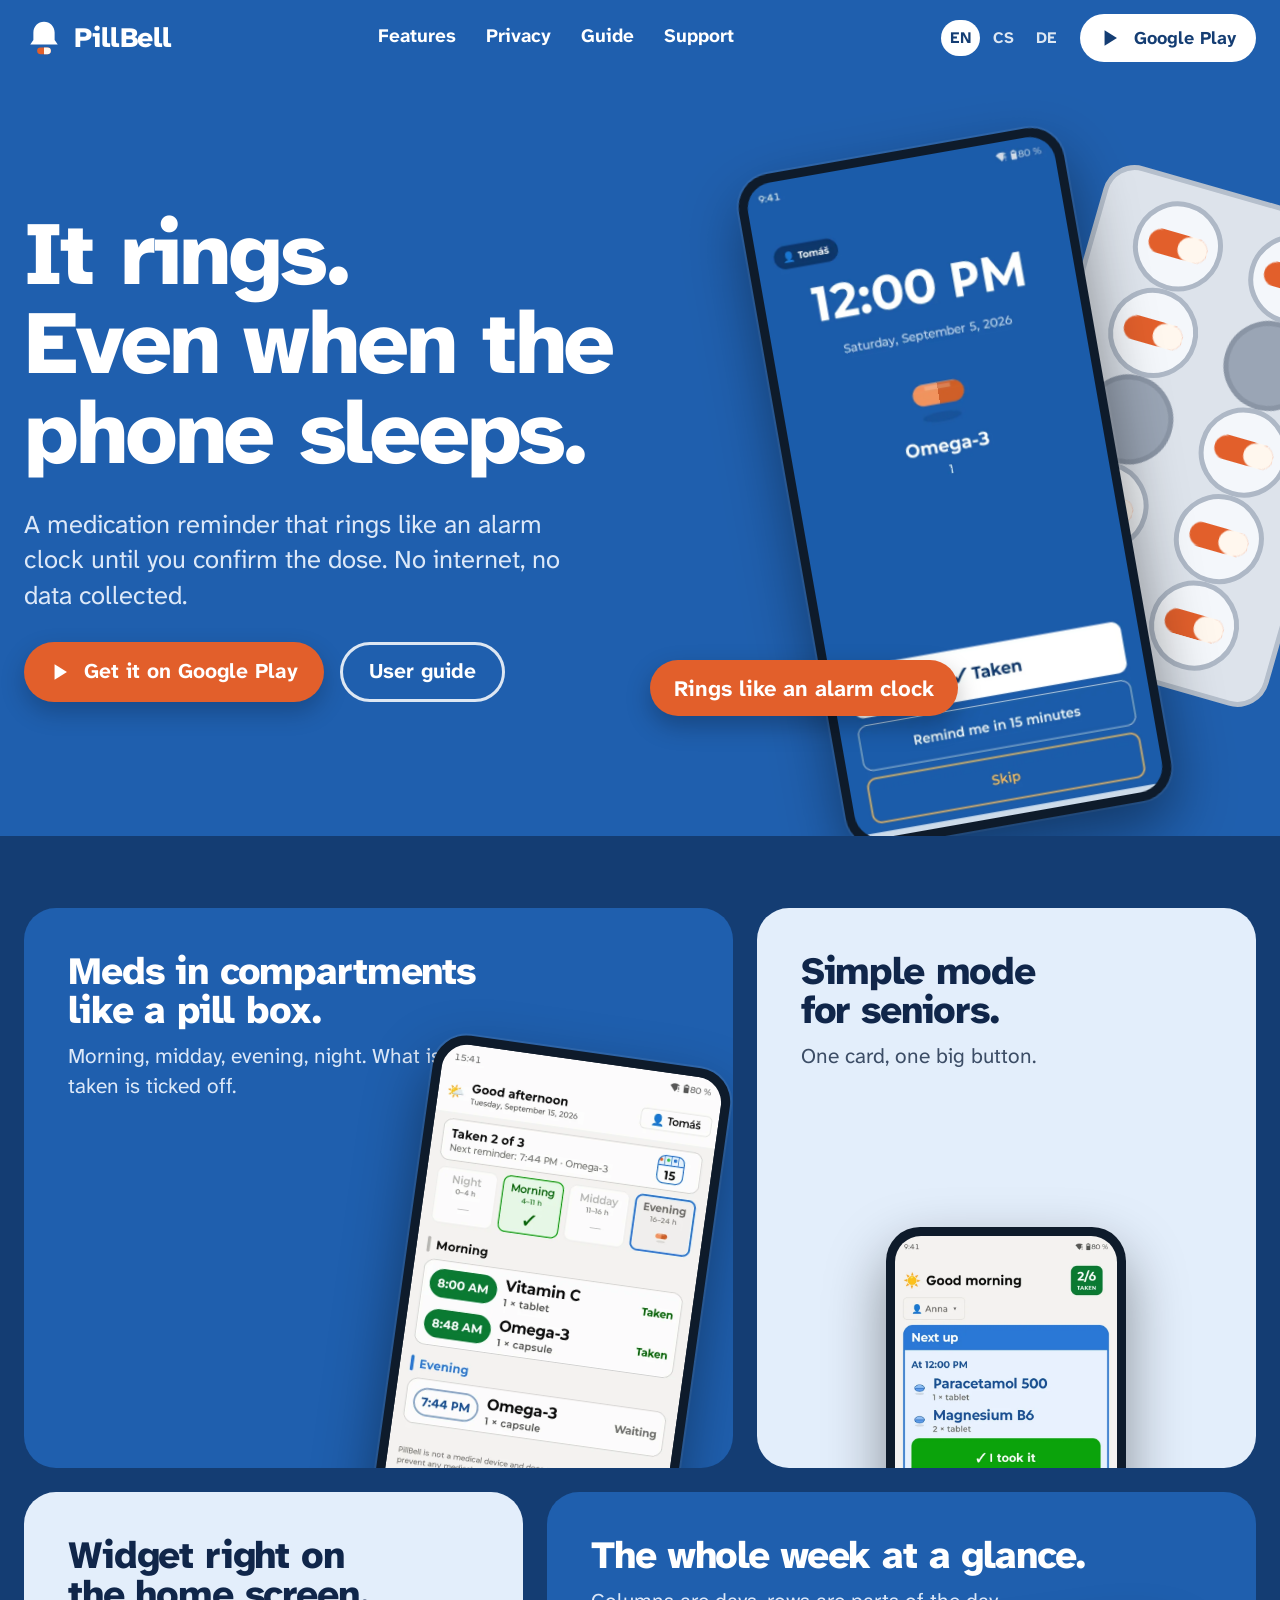
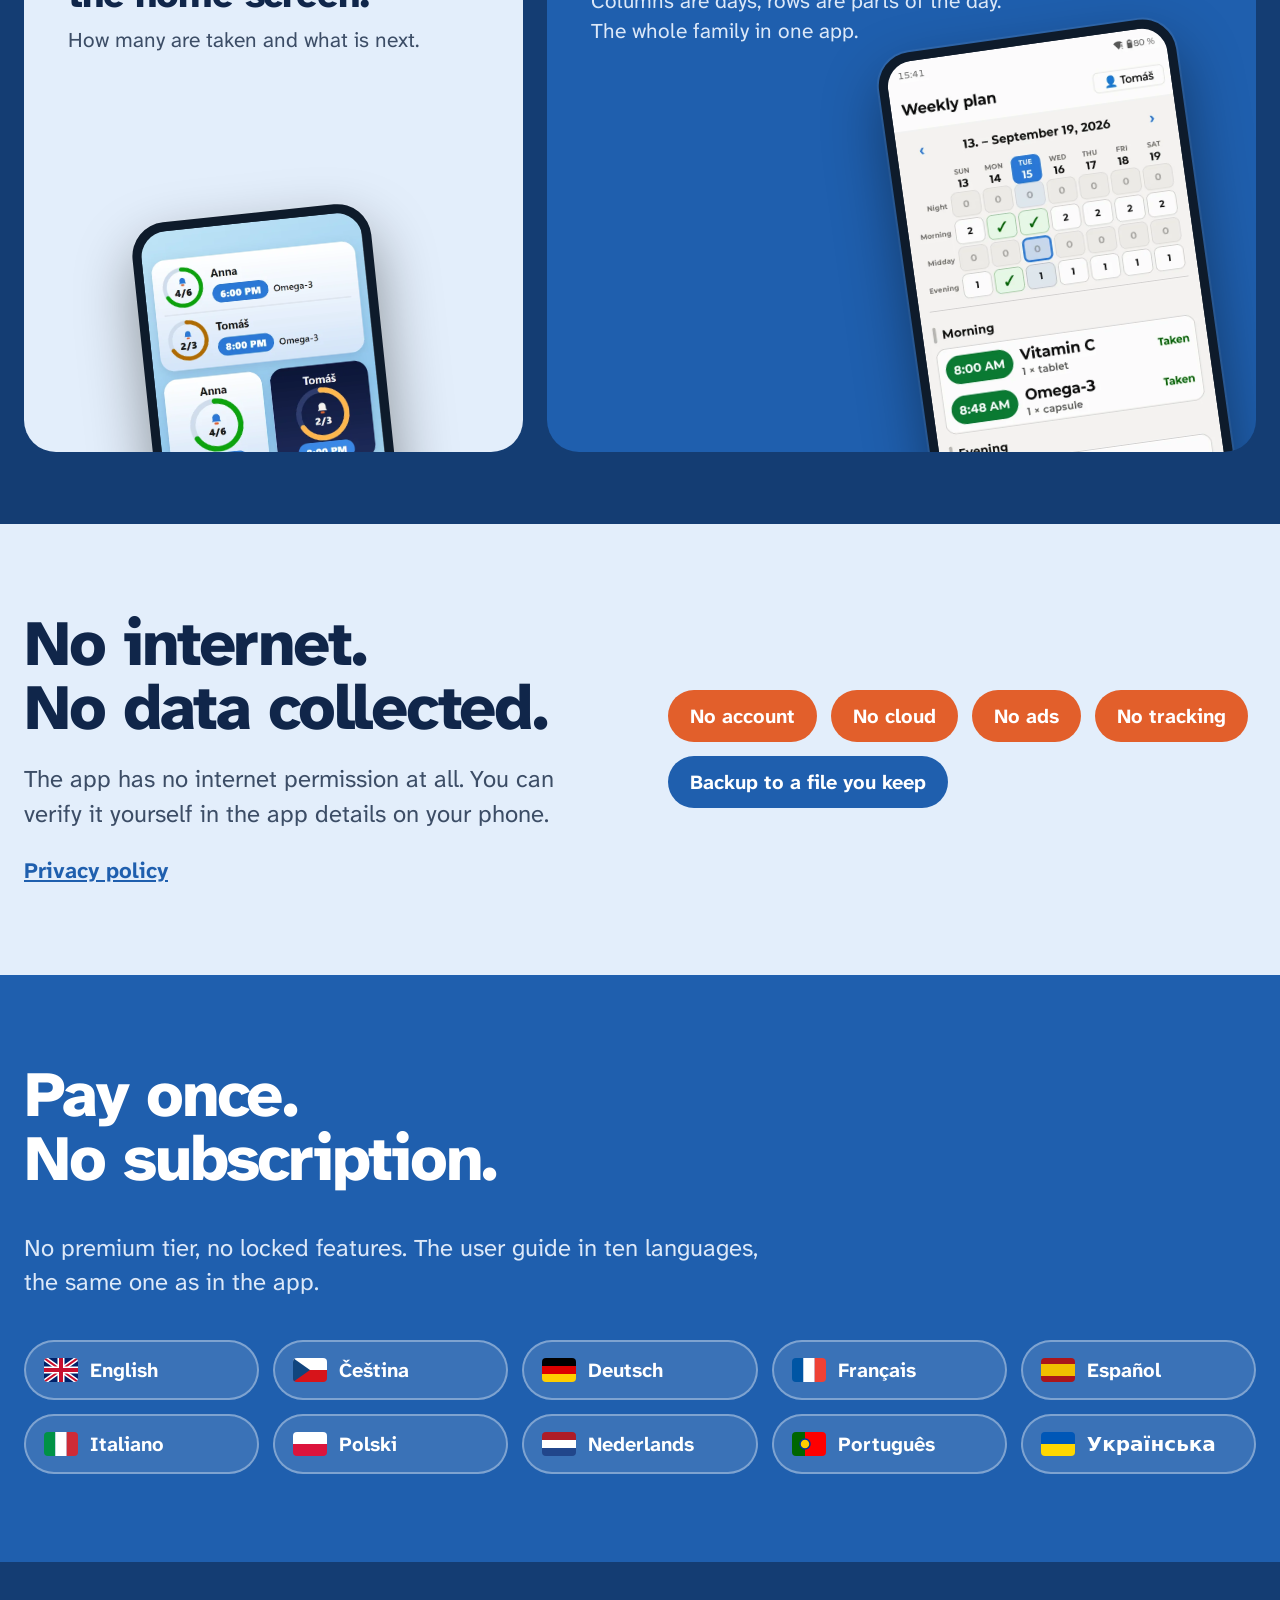
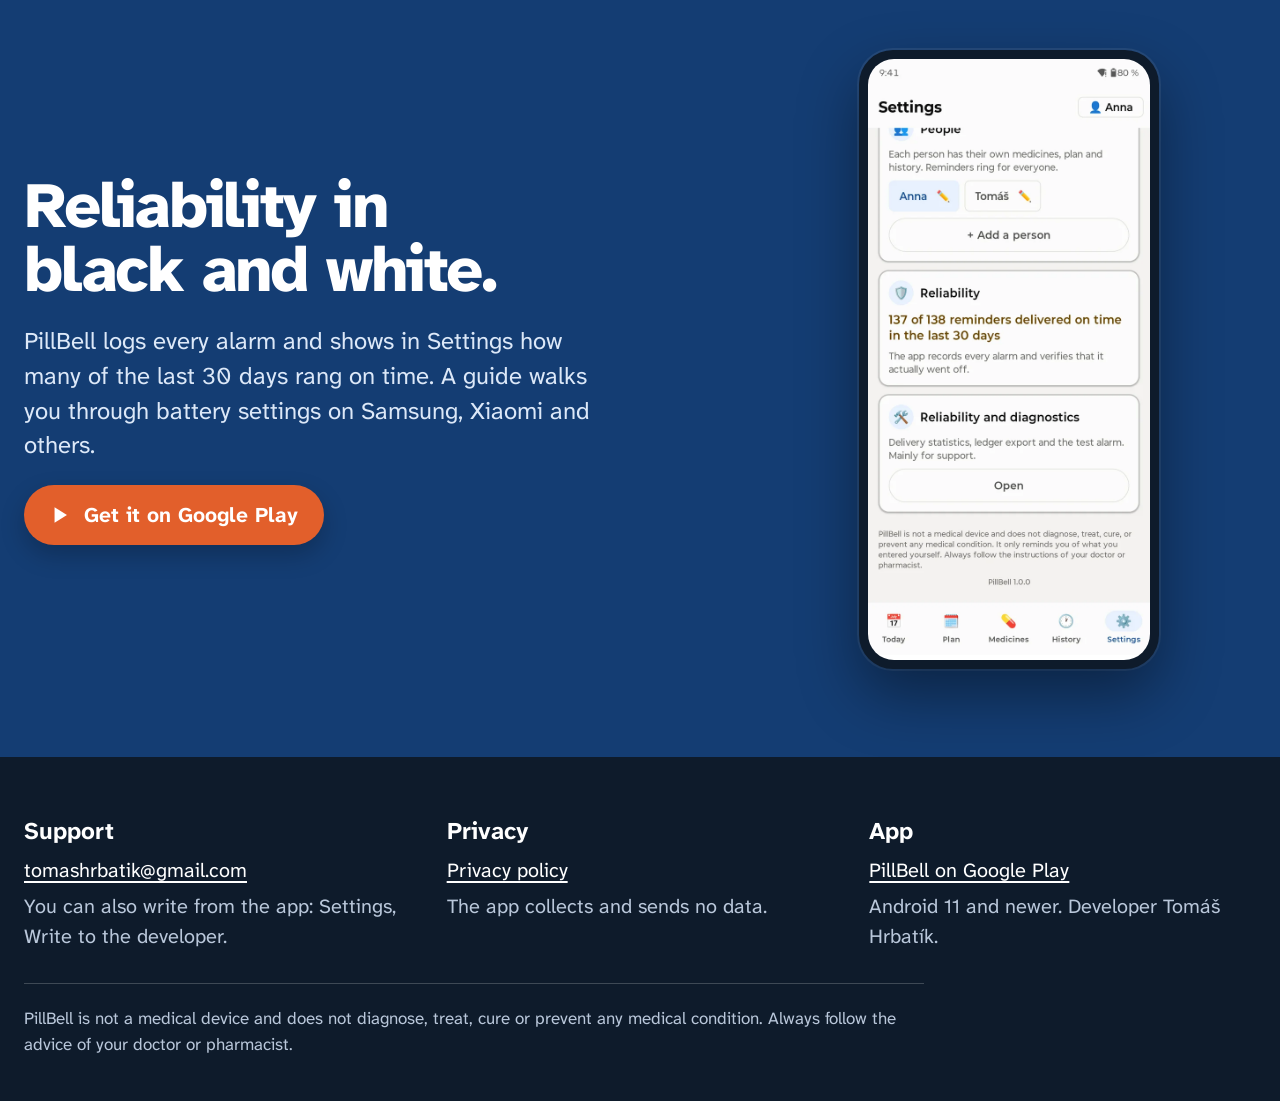
==== commit 8ffdaf9b: "Landing: sticky top bar, price removed (differs by country), scroll-driven motion (blister capsules," ====
--- a/index.html
+++ b/index.html
@@ -13,6 +13,7 @@
 <link rel="stylesheet" href="site.css">
 </head>
 <body>
+<div class="top-sentinel" aria-hidden="true"></div>
 <header class="top"><div class="wrap"><a class="brand" href="index.html"><svg class="logo" width="40" height="40" viewBox="0 0 64 64" aria-hidden="true"><path d="M32 6c-9.4 0-17 7.6-17 17v12l-5 7.5h44L49 35V23c0-9.4-7.6-17-17-17z" fill="#fff"/><rect x="21" y="47" width="22" height="11" rx="5.5" fill="#E25F2B"/><path d="M32 47h5.5a5.5 5.5 0 0 1 0 11H32z" fill="#FFF7EE"/></svg>PillBell</a><nav class="menu" aria-label="Menu"><a href="#funkce">Features</a><a href="#soukromi">Privacy</a><a href="#navod">Guide</a><a href="#podpora">Support</a></nav><div class="tools"><nav class="langs" aria-label="Language"><a href="index.html" aria-current="page" lang="en">EN</a><a href="index-cs.html" lang="cs">CS</a><a href="index-de.html" lang="de">DE</a></nav><a class="btn white sm" href="https://play.google.com/store/apps/details?id=app.pillbell.reminder"><svg width="22" height="22" viewBox="0 0 24 24" aria-hidden="true"><path d="M5 3.5v17L18.5 12 5 3.5z" fill="currentColor"/></svg>Google Play</a></div></div></header>
 
 <main>
@@ -24,7 +25,7 @@
       <div class="ctas"><a class="btn orange" href="https://play.google.com/store/apps/details?id=app.pillbell.reminder"><svg width="22" height="22" viewBox="0 0 24 24" aria-hidden="true"><path d="M5 3.5v17L18.5 12 5 3.5z" fill="currentColor"/></svg>Get it on Google Play</a><a class="btn ghost" href="guide.html">User guide</a></div>
     </div>
     <div class="art">
-      <svg class="blister" viewBox="0 0 120 200" aria-hidden="true"><rect x="2" y="2" width="116" height="196" rx="12" fill="#DDE3EB" stroke="#B5BFCC" stroke-width="2"/><circle cx="36" cy="28" r="17" fill="#F4F7FB" stroke="#AEB8C6" stroke-width="2"/><rect x="24" y="23" width="24" height="10" rx="5" fill="#E25F2B"/><rect x="36" y="23" width="12" height="10" rx="5" fill="#FFF7EE"/><circle cx="84" cy="28" r="17" fill="#F4F7FB" stroke="#AEB8C6" stroke-width="2"/><rect x="72" y="23" width="24" height="10" rx="5" fill="#E25F2B"/><rect x="84" y="23" width="12" height="10" rx="5" fill="#FFF7EE"/><circle cx="36" cy="64" r="17" fill="#F4F7FB" stroke="#AEB8C6" stroke-width="2"/><rect x="24" y="59" width="24" height="10" rx="5" fill="#E25F2B"/><rect x="36" y="59" width="12" height="10" rx="5" fill="#FFF7EE"/><circle cx="84" cy="100" r="17" fill="#F4F7FB" stroke="#AEB8C6" stroke-width="2"/><rect x="72" y="95" width="24" height="10" rx="5" fill="#E25F2B"/><rect x="84" y="95" width="12" height="10" rx="5" fill="#FFF7EE"/><circle cx="36" cy="136" r="17" fill="#F4F7FB" stroke="#AEB8C6" stroke-width="2"/><rect x="24" y="131" width="24" height="10" rx="5" fill="#E25F2B"/><rect x="36" y="131" width="12" height="10" rx="5" fill="#FFF7EE"/><circle cx="84" cy="136" r="17" fill="#F4F7FB" stroke="#AEB8C6" stroke-width="2"/><rect x="72" y="131" width="24" height="10" rx="5" fill="#E25F2B"/><rect x="84" y="131" width="12" height="10" rx="5" fill="#FFF7EE"/><circle cx="36" cy="172" r="17" fill="#F4F7FB" stroke="#AEB8C6" stroke-width="2"/><rect x="24" y="167" width="24" height="10" rx="5" fill="#E25F2B"/><rect x="36" y="167" width="12" height="10" rx="5" fill="#FFF7EE"/><circle cx="84" cy="172" r="17" fill="#F4F7FB" stroke="#AEB8C6" stroke-width="2"/><rect x="72" y="167" width="24" height="10" rx="5" fill="#E25F2B"/><rect x="84" y="167" width="12" height="10" rx="5" fill="#FFF7EE"/><circle cx="84" cy="64" r="17" fill="#9AA5B5" stroke="#8A95A5" stroke-width="2"/><circle cx="36" cy="100" r="17" fill="#9AA5B5" stroke="#8A95A5" stroke-width="2"/></svg>
+      <svg class="blister" viewBox="0 0 120 200" aria-hidden="true"><rect x="2" y="2" width="116" height="196" rx="12" fill="#DDE3EB" stroke="#B5BFCC" stroke-width="2"/><circle cx="36" cy="28" r="17" fill="#F4F7FB" stroke="#AEB8C6" stroke-width="2"/><g class="pill" style="animation-range:60px 280px"><rect x="24" y="23" width="24" height="10" rx="5" fill="#E25F2B"/><rect x="36" y="23" width="12" height="10" rx="5" fill="#FFF7EE"/></g><circle cx="84" cy="28" r="17" fill="#F4F7FB" stroke="#AEB8C6" stroke-width="2"/><g class="pill" style="animation-range:115px 335px"><rect x="72" y="23" width="24" height="10" rx="5" fill="#E25F2B"/><rect x="84" y="23" width="12" height="10" rx="5" fill="#FFF7EE"/></g><circle cx="36" cy="64" r="17" fill="#F4F7FB" stroke="#AEB8C6" stroke-width="2"/><g class="pill" style="animation-range:170px 390px"><rect x="24" y="59" width="24" height="10" rx="5" fill="#E25F2B"/><rect x="36" y="59" width="12" height="10" rx="5" fill="#FFF7EE"/></g><circle cx="84" cy="100" r="17" fill="#F4F7FB" stroke="#AEB8C6" stroke-width="2"/><g class="pill" style="animation-range:225px 445px"><rect x="72" y="95" width="24" height="10" rx="5" fill="#E25F2B"/><rect x="84" y="95" width="12" height="10" rx="5" fill="#FFF7EE"/></g><circle cx="36" cy="136" r="17" fill="#F4F7FB" stroke="#AEB8C6" stroke-width="2"/><g class="pill" style="animation-range:280px 500px"><rect x="24" y="131" width="24" height="10" rx="5" fill="#E25F2B"/><rect x="36" y="131" width="12" height="10" rx="5" fill="#FFF7EE"/></g><circle cx="84" cy="136" r="17" fill="#F4F7FB" stroke="#AEB8C6" stroke-width="2"/><g class="pill" style="animation-range:335px 555px"><rect x="72" y="131" width="24" height="10" rx="5" fill="#E25F2B"/><rect x="84" y="131" width="12" height="10" rx="5" fill="#FFF7EE"/></g><circle cx="36" cy="172" r="17" fill="#F4F7FB" stroke="#AEB8C6" stroke-width="2"/><g class="pill" style="animation-range:390px 610px"><rect x="24" y="167" width="24" height="10" rx="5" fill="#E25F2B"/><rect x="36" y="167" width="12" height="10" rx="5" fill="#FFF7EE"/></g><circle cx="84" cy="172" r="17" fill="#F4F7FB" stroke="#AEB8C6" stroke-width="2"/><g class="pill" style="animation-range:445px 665px"><rect x="72" y="167" width="24" height="10" rx="5" fill="#E25F2B"/><rect x="84" y="167" width="12" height="10" rx="5" fill="#FFF7EE"/></g><circle cx="84" cy="64" r="17" fill="#9AA5B5" stroke="#8A95A5" stroke-width="2"/><circle cx="36" cy="100" r="17" fill="#9AA5B5" stroke="#8A95A5" stroke-width="2"/></svg>
       <div class="frame"><img src="img/web/en/alarm.webp" alt="PillBell alarm screen: 12:00, Omega-3, Taken button" width="640" height="1364" fetchpriority="high"></div>
       <span class="chip">Rings like an alarm clock</span>
     </div>
@@ -49,7 +50,7 @@
 
 <section class="price" id="navod">
   <div class="wrap">
-    <div class="head reveal"><h2>Pay once.<br>No subscription.</h2><div class="amount"><strong>€8.99</strong><span>once, for good</span></div></div>
+    <h2 class="reveal">Pay once.<br>No subscription.</h2>
     <p class="reveal">No premium tier, no locked features. The user guide in ten languages, the same one as in the app.</p>
     <ul class="flags reveal"><li><a href="guide.html" lang="en"><svg class="flag" width="34" height="24" viewBox="0 0 34 24" aria-hidden="true"><clipPath id="flen"><rect width="34" height="24" rx="4"/></clipPath><g clip-path="url(#flen)"><rect width="34" height="24" fill="#012169"/><path d="M0 0 L34 24 M34 0 L0 24" stroke="#fff" stroke-width="5"/><path d="M0 0 L34 24 M34 0 L0 24" stroke="#C8102E" stroke-width="2"/><path d="M17 0 V24 M0 12 H34" stroke="#fff" stroke-width="7"/><path d="M17 0 V24 M0 12 H34" stroke="#C8102E" stroke-width="4"/></g></svg>English</a></li><li><a href="guide-cs.html" lang="cs"><svg class="flag" width="34" height="24" viewBox="0 0 34 24" aria-hidden="true"><clipPath id="flcs"><rect width="34" height="24" rx="4"/></clipPath><g clip-path="url(#flcs)"><rect width="34" height="12" fill="#fff"/><rect y="12" width="34" height="12" fill="#D7141A"/><path d="M0 0 L17 12 L0 24 Z" fill="#11457E"/></g></svg>Čeština</a></li><li><a href="guide-de.html" lang="de"><svg class="flag" width="34" height="24" viewBox="0 0 34 24" aria-hidden="true"><clipPath id="flde"><rect width="34" height="24" rx="4"/></clipPath><g clip-path="url(#flde)"><rect width="34" height="8" fill="#000"/><rect y="8" width="34" height="8" fill="#DD0000"/><rect y="16" width="34" height="8" fill="#FFCE00"/></g></svg>Deutsch</a></li><li><a href="guide-fr.html" lang="fr"><svg class="flag" width="34" height="24" viewBox="0 0 34 24" aria-hidden="true"><clipPath id="flfr"><rect width="34" height="24" rx="4"/></clipPath><g clip-path="url(#flfr)"><rect width="11.3" height="24" fill="#0055A4"/><rect x="11.3" width="11.4" height="24" fill="#fff"/><rect x="22.7" width="11.3" height="24" fill="#EF4135"/></g></svg>Français</a></li><li><a href="guide-es.html" lang="es"><svg class="flag" width="34" height="24" viewBox="0 0 34 24" aria-hidden="true"><clipPath id="fles"><rect width="34" height="24" rx="4"/></clipPath><g clip-path="url(#fles)"><rect width="34" height="24" fill="#AA151B"/><rect y="6" width="34" height="12" fill="#F1BF00"/></g></svg>Español</a></li><li><a href="guide-it.html" lang="it"><svg class="flag" width="34" height="24" viewBox="0 0 34 24" aria-hidden="true"><clipPath id="flit"><rect width="34" height="24" rx="4"/></clipPath><g clip-path="url(#flit)"><rect width="11.3" height="24" fill="#009246"/><rect x="11.3" width="11.4" height="24" fill="#fff"/><rect x="22.7" width="11.3" height="24" fill="#CE2B37"/></g></svg>Italiano</a></li><li><a href="guide-pl.html" lang="pl"><svg class="flag" width="34" height="24" viewBox="0 0 34 24" aria-hidden="true"><clipPath id="flpl"><rect width="34" height="24" rx="4"/></clipPath><g clip-path="url(#flpl)"><rect width="34" height="12" fill="#fff"/><rect y="12" width="34" height="12" fill="#DC143C"/></g></svg>Polski</a></li><li><a href="guide-nl.html" lang="nl"><svg class="flag" width="34" height="24" viewBox="0 0 34 24" aria-hidden="true"><clipPath id="flnl"><rect width="34" height="24" rx="4"/></clipPath><g clip-path="url(#flnl)"><rect width="34" height="8" fill="#AE1C28"/><rect y="8" width="34" height="8" fill="#fff"/><rect y="16" width="34" height="8" fill="#21468B"/></g></svg>Nederlands</a></li><li><a href="guide-pt.html" lang="pt"><svg class="flag" width="34" height="24" viewBox="0 0 34 24" aria-hidden="true"><clipPath id="flpt"><rect width="34" height="24" rx="4"/></clipPath><g clip-path="url(#flpt)"><rect width="13" height="24" fill="#006600"/><rect x="13" width="21" height="24" fill="#FF0000"/><circle cx="13" cy="12" r="5" fill="#FFCC00" stroke="#003399" stroke-width="1.5"/></g></svg>Português</a></li><li><a href="guide-uk.html" lang="uk"><svg class="flag" width="34" height="24" viewBox="0 0 34 24" aria-hidden="true"><clipPath id="fluk"><rect width="34" height="24" rx="4"/></clipPath><g clip-path="url(#fluk)"><rect width="34" height="12" fill="#0057B7"/><rect y="12" width="34" height="12" fill="#FFD700"/></g></svg>Українська</a></li></ul>
   </div>
@@ -79,6 +80,8 @@
   document.documentElement.classList.add('js');
   var io=new IntersectionObserver(function(es){es.forEach(function(e){if(e.isIntersecting){e.target.classList.add('in');io.unobserve(e.target);}});},{threshold:.15});
   document.querySelectorAll('.reveal').forEach(function(el){io.observe(el);});
+  var top=document.querySelector('.top'),s=document.querySelector('.top-sentinel');
+  if(top&&s){new IntersectionObserver(function(es){top.classList.toggle('scrolled',!es[0].isIntersecting);}).observe(s);}
 })();
 </script>
 </body>
--- a/site.css
+++ b/site.css
@@ -11,7 +11,10 @@
 p{margin:0}
 
 /* top bar */
-.top{background:var(--brand);color:#fff}
+.top-sentinel{position:absolute;top:0;height:1px;width:1px}
+.top{background:var(--brand);color:#fff;position:sticky;top:0;z-index:20;transition:box-shadow .3s ease}
+.top.scrolled{box-shadow:0 10px 30px rgba(5,20,45,.35)}
+section[id],footer[id]{scroll-margin-top:84px}
 .top .wrap{display:flex;align-items:center;justify-content:space-between;gap:16px;min-height:76px}
 .brand{display:flex;align-items:center;gap:10px;text-decoration:none;color:#fff;font-size:28px;font-weight:800;letter-spacing:-0.02em}
 .brand:hover{color:#fff}
@@ -79,10 +82,6 @@
 /* price + languages */
 .price{background:var(--brand);color:#fff;padding:88px 0}
 .price .wrap{display:flex;flex-direction:column;gap:40px}
-.price .head{display:flex;flex-wrap:wrap;align-items:flex-end;justify-content:space-between;gap:30px}
-.price .amount{display:flex;align-items:baseline;gap:14px;flex-wrap:wrap}
-.price .amount strong{font-size:clamp(56px,8vw,96px);line-height:1;font-weight:800;letter-spacing:-0.04em}
-.price .amount span{font-size:22px;color:var(--sky)}
 .price p{font-size:24px;line-height:1.45;color:var(--sky);max-width:760px}
 .flags{display:grid;grid-template-columns:repeat(5,minmax(0,1fr));gap:14px;list-style:none;margin:0;padding:0}
 .flags a{display:flex;align-items:center;gap:12px;min-height:60px;padding:0 18px;border-radius:999px;background:rgba(255,255,255,.12);border:2px solid rgba(255,255,255,.35);color:#fff;text-decoration:none;font-size:20px;font-weight:700}
@@ -107,16 +106,39 @@
 .foot .note{color:#B9C7DA}
 .foot .legal{font-size:17px;line-height:1.5;color:#B9C7DA;max-width:900px;border-top:1px solid rgba(255,255,255,.2);padding-top:22px}
 
-/* motion */
+/* motion: reveals on entry, scroll-driven where the browser can */
 .reveal{opacity:0;transform:translateY(24px);transition:opacity .7s cubic-bezier(.16,1,.3,1),transform .7s cubic-bezier(.16,1,.3,1)}
 .reveal.in{opacity:1;transform:none}
+.js .chips.reveal .chip,.js .flags.reveal li{opacity:0;translate:0 16px;transition:opacity .6s cubic-bezier(.16,1,.3,1),translate .6s cubic-bezier(.16,1,.3,1)}
+.js .chips.in .chip,.js .flags.in li{opacity:1;translate:0 0}
+.chips .chip:nth-child(2),.flags li:nth-child(2){transition-delay:.07s}.chips .chip:nth-child(3),.flags li:nth-child(3){transition-delay:.14s}.chips .chip:nth-child(4),.flags li:nth-child(4){transition-delay:.21s}.chips .chip:nth-child(5),.flags li:nth-child(5){transition-delay:.28s}
+.flags li:nth-child(6){transition-delay:.35s}.flags li:nth-child(7){transition-delay:.42s}.flags li:nth-child(8){transition-delay:.49s}.flags li:nth-child(9){transition-delay:.56s}.flags li:nth-child(10){transition-delay:.63s}
 .hero .copy>*{animation:rise .8s cubic-bezier(.16,1,.3,1) both}
 .hero .copy>*:nth-child(2){animation-delay:.08s}.hero .copy>*:nth-child(3){animation-delay:.16s}
 .hero .art>*{animation:fade 1s cubic-bezier(.16,1,.3,1) .2s both}
+.hero .chip{animation:fade 1s cubic-bezier(.16,1,.3,1) .2s both,ring .9s ease-in-out 1.3s 2}
+.brand .logo{transform-origin:50% 12%}
+.brand:hover .logo{animation:ring .9s ease-in-out}
 @keyframes rise{from{opacity:0;transform:translateY(28px)}to{opacity:1;transform:none}}
 @keyframes fade{from{opacity:0}to{opacity:1}}
+@keyframes ring{0%,100%{rotate:0deg}15%{rotate:-7deg}30%{rotate:6deg}45%{rotate:-5deg}60%{rotate:4deg}75%{rotate:-2deg}}
 html:not(.js) .reveal{opacity:1;transform:none}
-@media (prefers-reduced-motion:reduce){.reveal,.hero .copy>*,.hero .art>*{animation:none;opacity:1;transition:none}.reveal,.hero .copy>*{transform:none}.tile:hover .frame{transform:none}}
+@supports (animation-timeline: view()){
+  .tile .frame{animation:tile-rise linear both;animation-timeline:view();animation-range:entry 5% entry 60%}
+  @keyframes tile-rise{from{translate:0 140px;opacity:.2}to{translate:0 0;opacity:1}}
+  .rel .frame{animation:slide-in linear both;animation-timeline:view();animation-range:entry 0% entry 55%}
+  @keyframes slide-in{from{translate:120px 0;rotate:14deg;opacity:0}to{translate:0 0;rotate:0deg;opacity:1}}
+  .blister .pill{animation:pill-take linear both;animation-timeline:scroll(root)}
+  @keyframes pill-take{0%{opacity:1;translate:0 0}60%{opacity:1;translate:0 -4px}100%{opacity:0;translate:0 -18px}}
+  .blister{animation:blister-drift linear both;animation-timeline:scroll(root);animation-range:0px 800px}
+  @keyframes blister-drift{from{translate:0 0}to{translate:0 -120px}}
+}
+@media (prefers-reduced-motion:reduce){
+  .reveal,.hero .copy>*,.hero .art>*,.hero .chip,.brand:hover .logo,.tile .frame,.rel .frame,.blister,.blister .pill{animation:none;opacity:1;transition:none}
+  .reveal,.hero .copy>*{transform:none}
+  .js .chips.reveal .chip,.js .flags.reveal li{opacity:1;translate:0 0;transition:none}
+  .tile:hover .frame{transform:none}
+}
 
 /* guide + privacy pages */
 .doc{max-width:860px;margin:0 auto;padding:28px 24px 64px;font-size:19px}
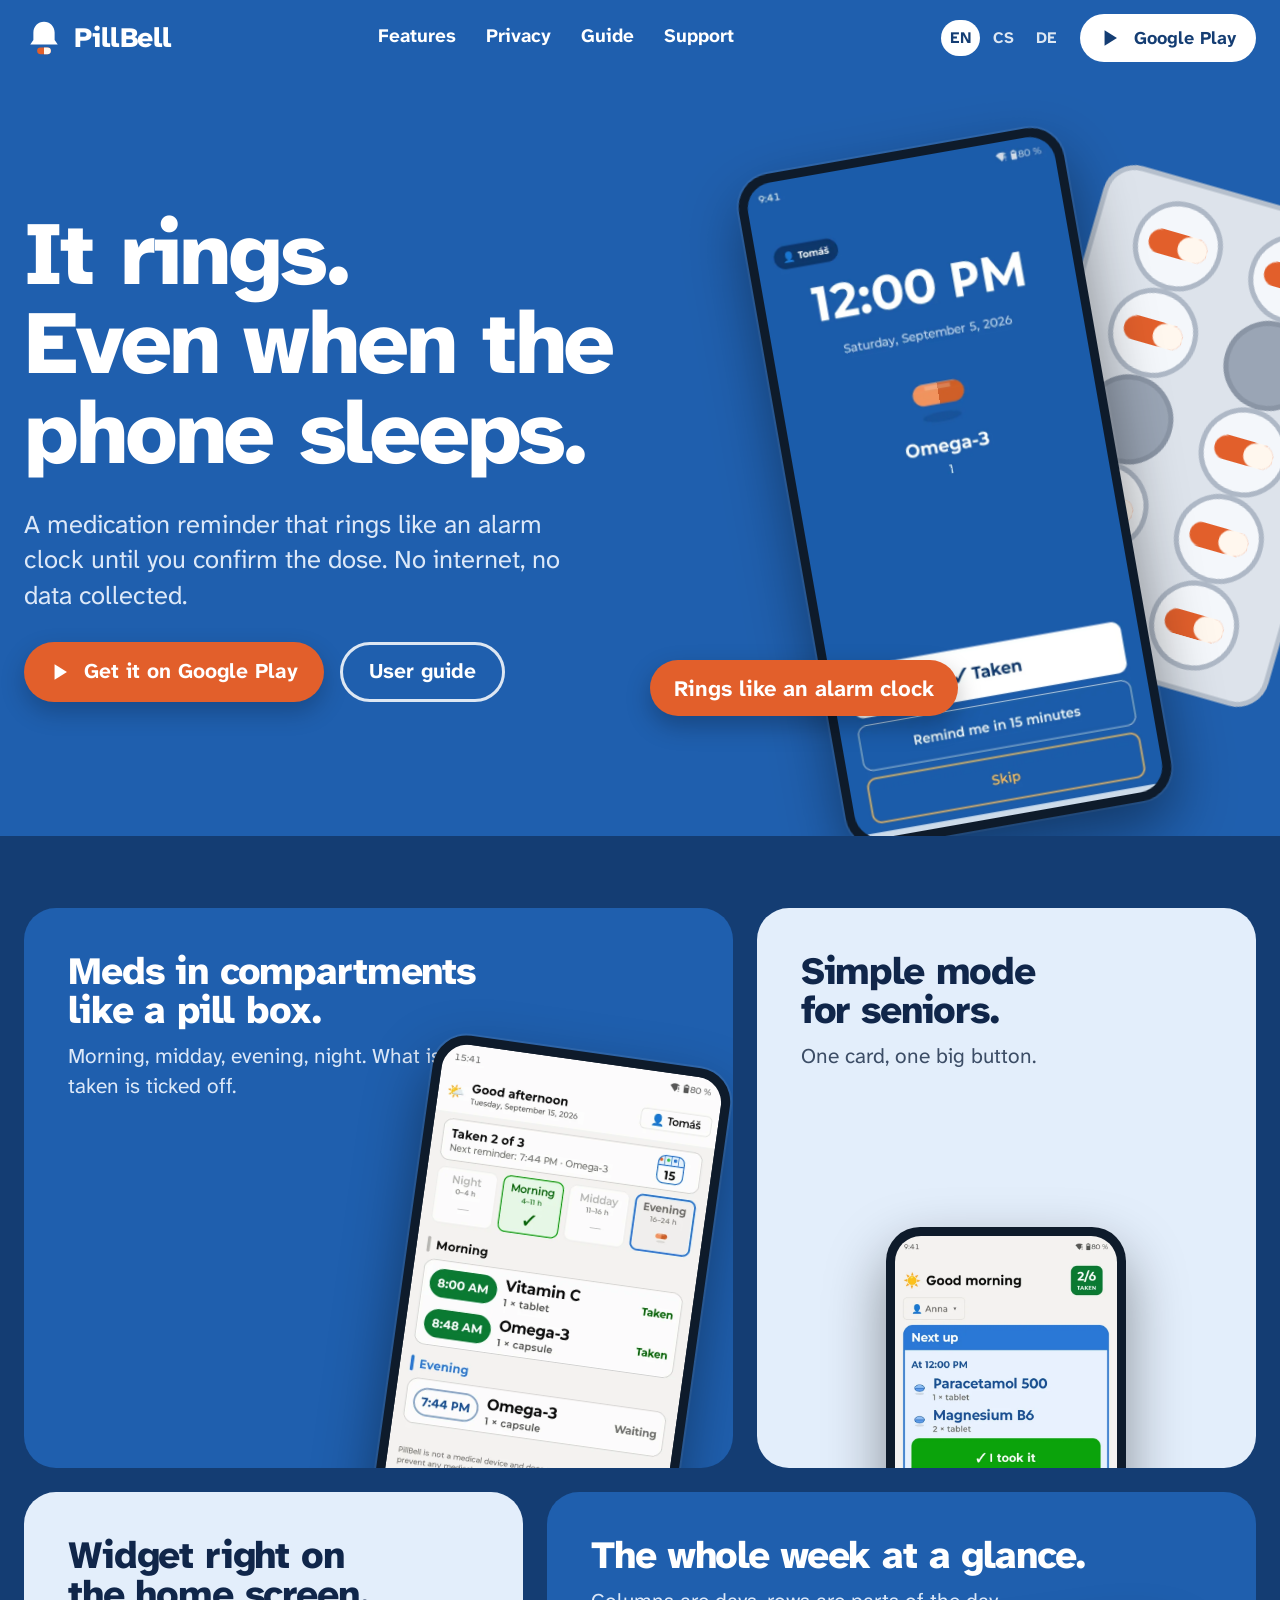
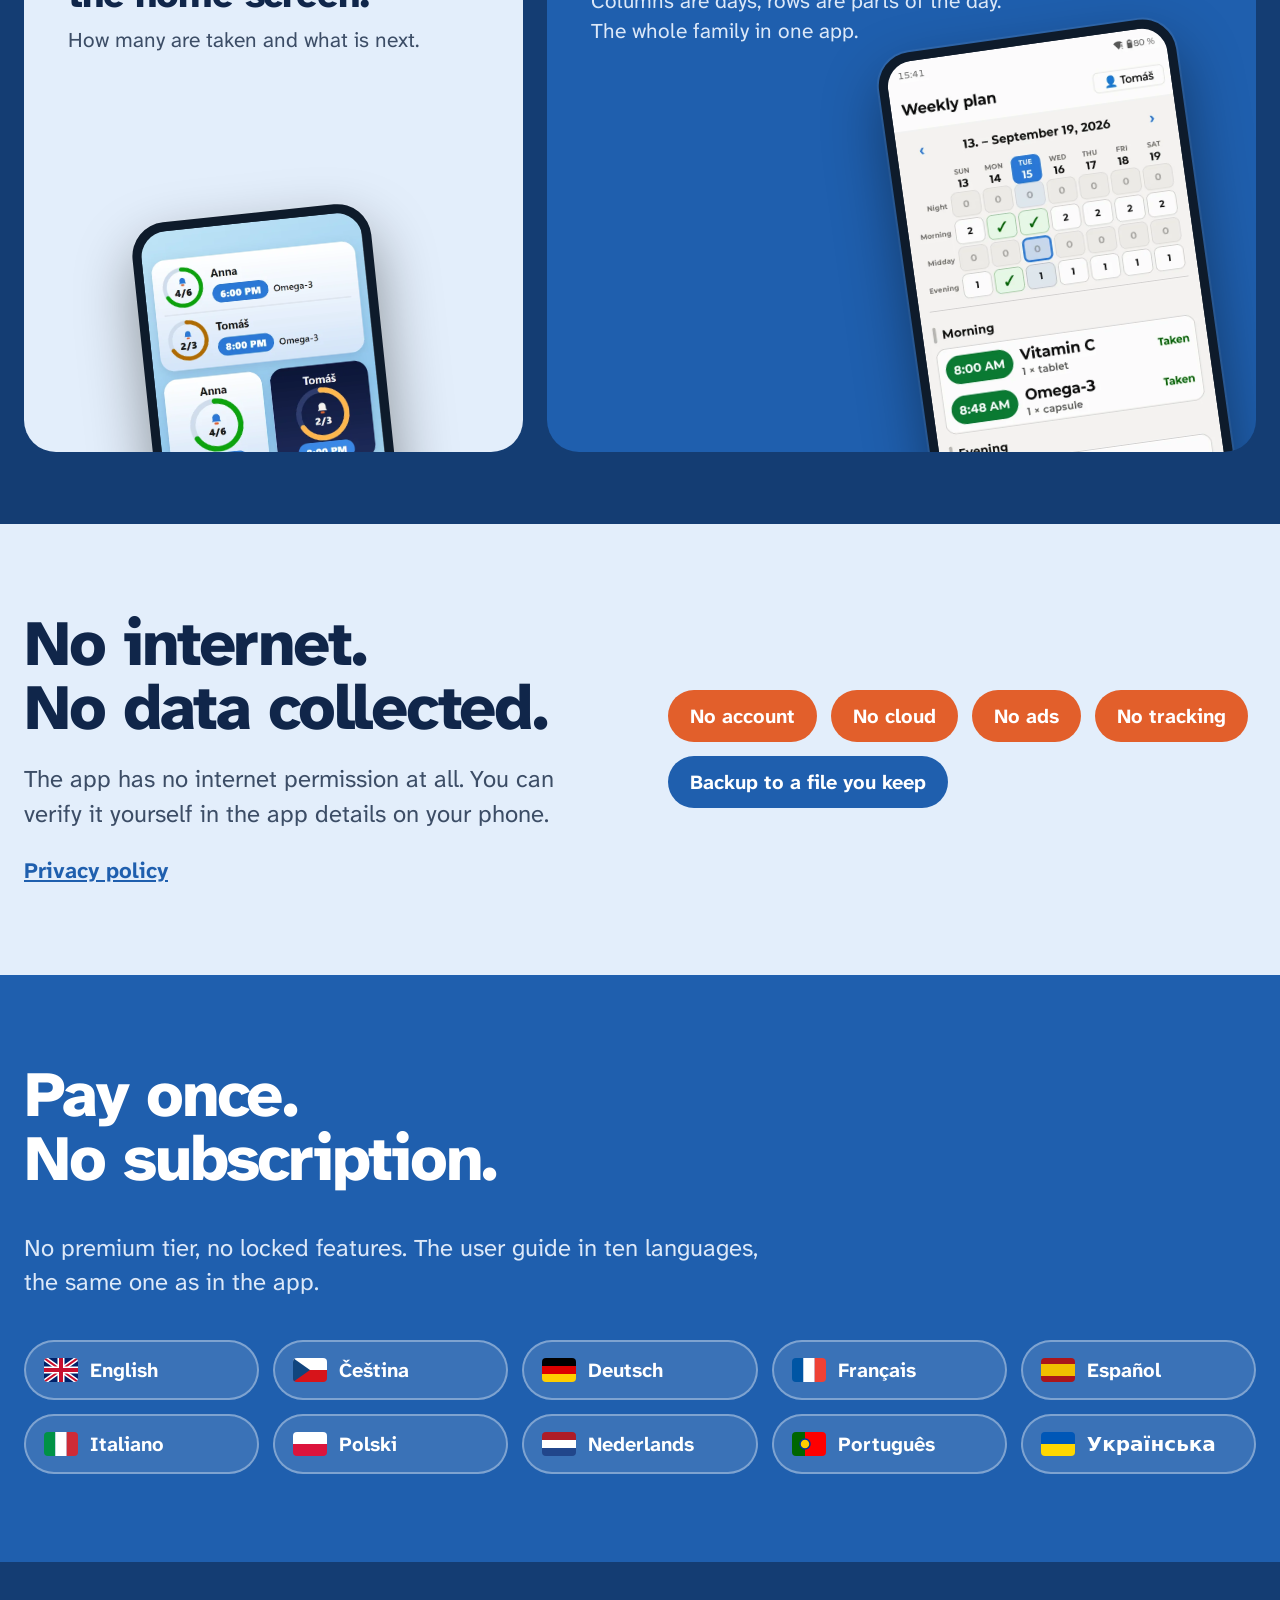
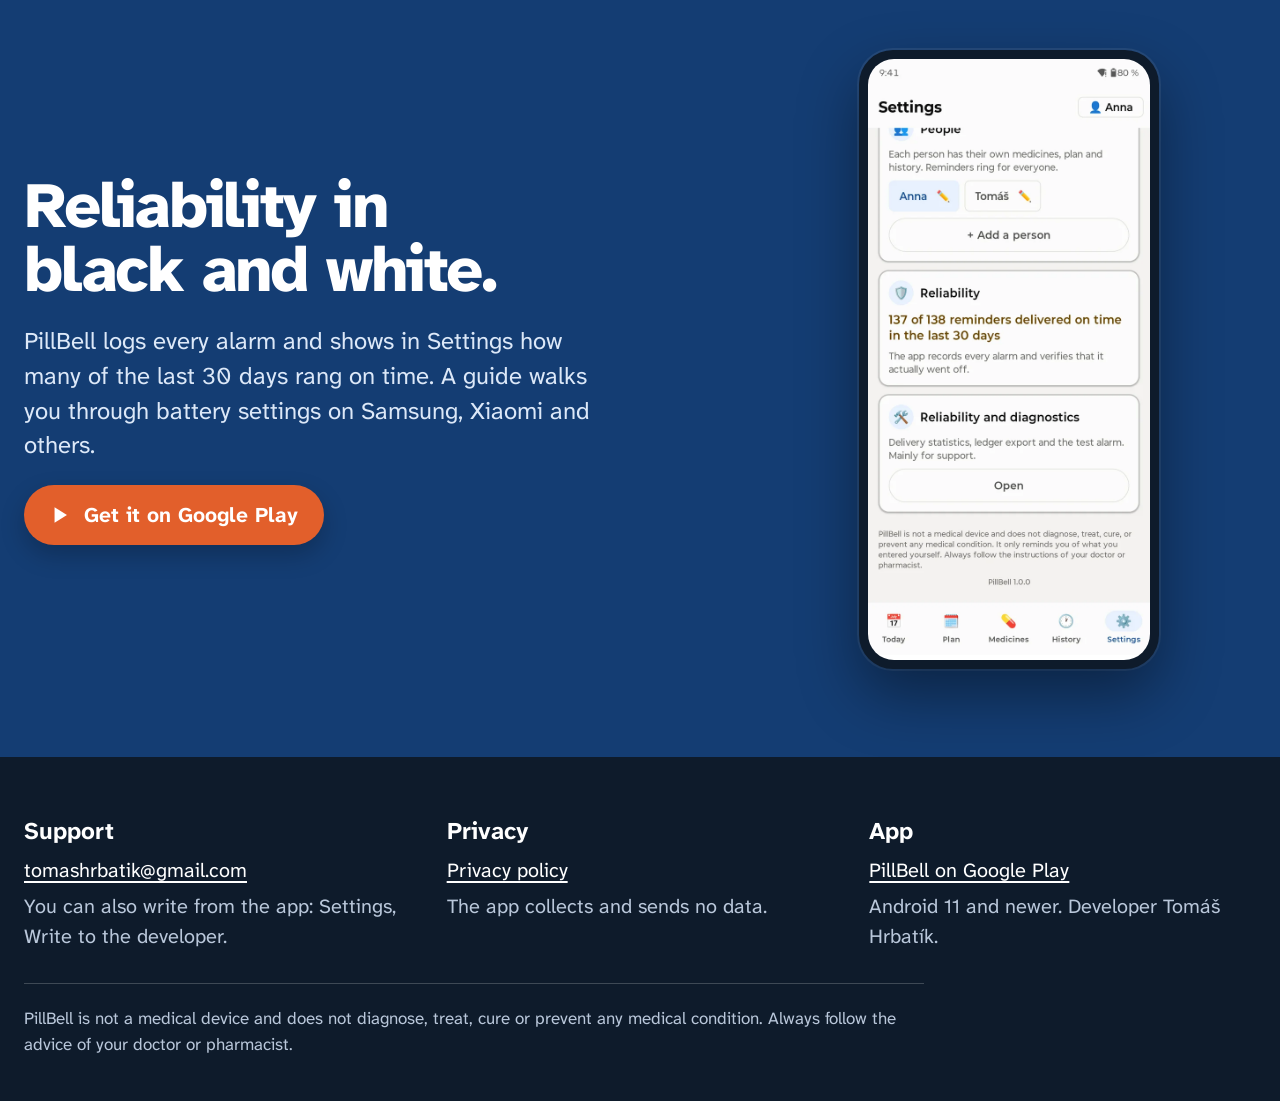
==== commit a76c608c: "Landing: blister drift no longer overridden by the hero fade, staggered chips and flags really stagg" ====
--- a/index.html
+++ b/index.html
@@ -9,12 +9,12 @@
 <link rel="alternate" hreflang="en" href="https://tomashrbatik-coder.github.io/pillbell-legal/index.html"><link rel="alternate" hreflang="cs" href="https://tomashrbatik-coder.github.io/pillbell-legal/index-cs.html"><link rel="alternate" hreflang="de" href="https://tomashrbatik-coder.github.io/pillbell-legal/index-de.html"><link rel="alternate" hreflang="x-default" href="https://tomashrbatik-coder.github.io/pillbell-legal/index.html">
 <meta property="og:title" content="PillBell. The medication reminder that rings."><meta property="og:description" content="PillBell rings like an alarm clock until you confirm your dose. No internet, no account, no subscription. For Android."><meta property="og:type" content="website"><meta property="og:url" content="https://tomashrbatik-coder.github.io/pillbell-legal/index.html">
 <link rel="icon" href="data:image/svg+xml,%3Csvg xmlns='http://www.w3.org/2000/svg' viewBox='0 0 64 64'%3E%3Crect width='64' height='64' rx='14' fill='%231F5FAE'/%3E%3Cpath d='M32 8c-8.8 0-16 7.2-16 16v11l-4.5 7h41L48 35V24c0-8.8-7.2-16-16-16z' fill='%23fff'/%3E%3Crect x='21' y='46' width='22' height='11' rx='5.5' fill='%23E25F2B'/%3E%3C/svg%3E">
-<link rel="stylesheet" href="fonts/atkinson.css">
-<link rel="stylesheet" href="site.css">
+<link rel="stylesheet" href="fonts/atkinson.css?v=4d6b9b54">
+<link rel="stylesheet" href="site.css?v=5934c645">
 </head>
 <body>
 <div class="top-sentinel" aria-hidden="true"></div>
-<header class="top"><div class="wrap"><a class="brand" href="index.html"><svg class="logo" width="40" height="40" viewBox="0 0 64 64" aria-hidden="true"><path d="M32 6c-9.4 0-17 7.6-17 17v12l-5 7.5h44L49 35V23c0-9.4-7.6-17-17-17z" fill="#fff"/><rect x="21" y="47" width="22" height="11" rx="5.5" fill="#E25F2B"/><path d="M32 47h5.5a5.5 5.5 0 0 1 0 11H32z" fill="#FFF7EE"/></svg>PillBell</a><nav class="menu" aria-label="Menu"><a href="#funkce">Features</a><a href="#soukromi">Privacy</a><a href="#navod">Guide</a><a href="#podpora">Support</a></nav><div class="tools"><nav class="langs" aria-label="Language"><a href="index.html" aria-current="page" lang="en">EN</a><a href="index-cs.html" lang="cs">CS</a><a href="index-de.html" lang="de">DE</a></nav><a class="btn white sm" href="https://play.google.com/store/apps/details?id=app.pillbell.reminder"><svg width="22" height="22" viewBox="0 0 24 24" aria-hidden="true"><path d="M5 3.5v17L18.5 12 5 3.5z" fill="currentColor"/></svg>Google Play</a></div></div></header>
+<header class="top"><div class="wrap"><a class="brand" href="index.html"><svg class="logo" width="40" height="40" viewBox="0 0 64 64" aria-hidden="true"><path d="M32 6c-9.4 0-17 7.6-17 17v12l-5 7.5h44L49 35V23c0-9.4-7.6-17-17-17z" fill="#fff"/><rect x="21" y="47" width="22" height="11" rx="5.5" fill="#E25F2B"/><path d="M32 47h5.5a5.5 5.5 0 0 1 0 11H32z" fill="#FFF7EE"/></svg>PillBell</a><nav class="menu" aria-label="Menu"><a href="#features">Features</a><a href="privacy-policy.html">Privacy</a><a href="#guide">Guide</a><a href="#support">Support</a></nav><div class="tools"><nav class="langs" aria-label="Language"><a href="index.html" aria-current="page" lang="en">EN</a><a href="index-cs.html" lang="cs">CS</a><a href="index-de.html" lang="de">DE</a></nav><a class="btn white sm" href="https://play.google.com/store/apps/details?id=app.pillbell.reminder"><svg width="22" height="22" viewBox="0 0 24 24" aria-hidden="true"><path d="M5 3.5v17L18.5 12 5 3.5z" fill="currentColor"/></svg>Google Play</a></div></div></header>
 
 <main>
 <section class="hero">
@@ -32,7 +32,7 @@
   </div>
 </section>
 
-<section class="wall" id="funkce">
+<section class="wall" id="features">
   <div class="wrap">
 <article class="tile w7 reveal"><h2>Meds in compartments like a pill box.</h2><p>Morning, midday, evening, night. What is taken is ticked off.</p><div class="frame"><img src="img/web/en/dnes.webp" alt="Today screen" loading="lazy" width="640" height="1364"></div></article>
 <article class="tile w5 light reveal"><h2>Simple mode for seniors.</h2><p>One card, one big button.</p><div class="frame"><img src="img/web/en/jednoduchy.webp" alt="Simple mode" loading="lazy" width="640" height="1364"></div></article>
@@ -41,14 +41,14 @@
   </div>
 </section>
 
-<section class="privacy" id="soukromi">
+<section class="privacy" id="privacy">
   <div class="wrap">
     <div class="copy reveal"><h2>No internet.<br>No data collected.</h2><p>The app has no internet permission at all. You can verify it yourself in the app details on your phone.</p><a class="link" href="privacy-policy.html">Privacy policy</a></div>
     <div class="chips reveal"><span class="chip">No account</span><span class="chip">No cloud</span><span class="chip">No ads</span><span class="chip">No tracking</span><span class="chip blue">Backup to a file you keep</span></div>
   </div>
 </section>
 
-<section class="price" id="navod">
+<section class="price" id="guide">
   <div class="wrap">
     <h2 class="reveal">Pay once.<br>No subscription.</h2>
     <p class="reveal">No premium tier, no locked features. The user guide in ten languages, the same one as in the app.</p>
@@ -64,7 +64,7 @@
 </section>
 </main>
 
-<footer class="foot" id="podpora">
+<footer class="foot" id="support">
   <div class="wrap">
     <div class="cols">
       <div><strong>Support</strong><a href="mailto:tomashrbatik@gmail.com">tomashrbatik@gmail.com</a><span class="note">You can also write from the app: Settings, Write to the developer.</span></div>
--- a/site.css
+++ b/site.css
@@ -109,10 +109,10 @@
 /* motion: reveals on entry, scroll-driven where the browser can */
 .reveal{opacity:0;transform:translateY(24px);transition:opacity .7s cubic-bezier(.16,1,.3,1),transform .7s cubic-bezier(.16,1,.3,1)}
 .reveal.in{opacity:1;transform:none}
-.js .chips.reveal .chip,.js .flags.reveal li{opacity:0;translate:0 16px;transition:opacity .6s cubic-bezier(.16,1,.3,1),translate .6s cubic-bezier(.16,1,.3,1)}
+.js .chips.reveal .chip,.js .flags.reveal li{opacity:0;translate:0 16px;transition:opacity .6s cubic-bezier(.16,1,.3,1),translate .6s cubic-bezier(.16,1,.3,1);transition-delay:var(--d,0s)}
 .js .chips.in .chip,.js .flags.in li{opacity:1;translate:0 0}
-.chips .chip:nth-child(2),.flags li:nth-child(2){transition-delay:.07s}.chips .chip:nth-child(3),.flags li:nth-child(3){transition-delay:.14s}.chips .chip:nth-child(4),.flags li:nth-child(4){transition-delay:.21s}.chips .chip:nth-child(5),.flags li:nth-child(5){transition-delay:.28s}
-.flags li:nth-child(6){transition-delay:.35s}.flags li:nth-child(7){transition-delay:.42s}.flags li:nth-child(8){transition-delay:.49s}.flags li:nth-child(9){transition-delay:.56s}.flags li:nth-child(10){transition-delay:.63s}
+.chips .chip:nth-child(2),.flags li:nth-child(2){--d:.07s}.chips .chip:nth-child(3),.flags li:nth-child(3){--d:.14s}.chips .chip:nth-child(4),.flags li:nth-child(4){--d:.21s}.chips .chip:nth-child(5),.flags li:nth-child(5){--d:.28s}
+.flags li:nth-child(6){--d:.35s}.flags li:nth-child(7){--d:.42s}.flags li:nth-child(8){--d:.49s}.flags li:nth-child(9){--d:.56s}.flags li:nth-child(10){--d:.63s}
 .hero .copy>*{animation:rise .8s cubic-bezier(.16,1,.3,1) both}
 .hero .copy>*:nth-child(2){animation-delay:.08s}.hero .copy>*:nth-child(3){animation-delay:.16s}
 .hero .art>*{animation:fade 1s cubic-bezier(.16,1,.3,1) .2s both}
@@ -130,7 +130,7 @@
   @keyframes slide-in{from{translate:120px 0;rotate:14deg;opacity:0}to{translate:0 0;rotate:0deg;opacity:1}}
   .blister .pill{animation:pill-take linear both;animation-timeline:scroll(root)}
   @keyframes pill-take{0%{opacity:1;translate:0 0}60%{opacity:1;translate:0 -4px}100%{opacity:0;translate:0 -18px}}
-  .blister{animation:blister-drift linear both;animation-timeline:scroll(root);animation-range:0px 800px}
+  .hero .art .blister{animation:fade 1s cubic-bezier(.16,1,.3,1) .2s both,blister-drift linear both;animation-timeline:auto,scroll(root);animation-range:normal,0px 800px}
   @keyframes blister-drift{from{translate:0 0}to{translate:0 -120px}}
 }
 @media (prefers-reduced-motion:reduce){
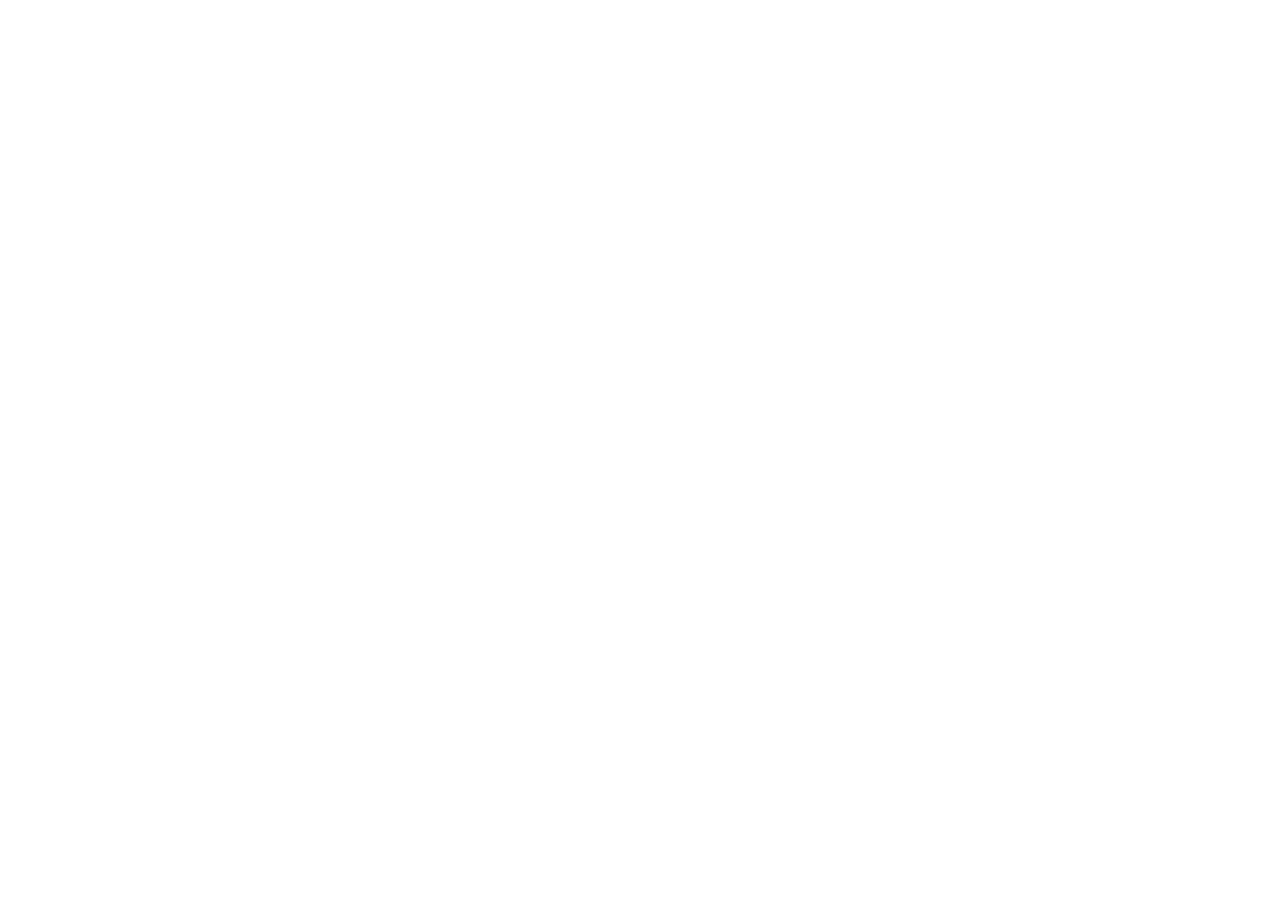
==== commit 1109446e: "Old site now redirects to tomelo.app (landing pages and all guides); privacy policy unchanged at its" ====
--- a/index.html
+++ b/index.html
@@ -3,86 +3,14 @@
 <head>
 <meta charset="utf-8">
 <meta name="viewport" content="width=device-width, initial-scale=1">
-<title>PillBell. The medication reminder that rings.</title>
-<meta name="description" content="PillBell rings like an alarm clock until you confirm your dose. No internet, no account, no subscription. For Android.">
-<link rel="canonical" href="https://tomashrbatik-coder.github.io/pillbell-legal/index.html">
-<link rel="alternate" hreflang="en" href="https://tomashrbatik-coder.github.io/pillbell-legal/index.html"><link rel="alternate" hreflang="cs" href="https://tomashrbatik-coder.github.io/pillbell-legal/index-cs.html"><link rel="alternate" hreflang="de" href="https://tomashrbatik-coder.github.io/pillbell-legal/index-de.html"><link rel="alternate" hreflang="x-default" href="https://tomashrbatik-coder.github.io/pillbell-legal/index.html">
-<meta property="og:title" content="PillBell. The medication reminder that rings."><meta property="og:description" content="PillBell rings like an alarm clock until you confirm your dose. No internet, no account, no subscription. For Android."><meta property="og:type" content="website"><meta property="og:url" content="https://tomashrbatik-coder.github.io/pillbell-legal/index.html">
-<link rel="icon" href="data:image/svg+xml,%3Csvg xmlns='http://www.w3.org/2000/svg' viewBox='0 0 64 64'%3E%3Crect width='64' height='64' rx='14' fill='%231F5FAE'/%3E%3Cpath d='M32 8c-8.8 0-16 7.2-16 16v11l-4.5 7h41L48 35V24c0-8.8-7.2-16-16-16z' fill='%23fff'/%3E%3Crect x='21' y='46' width='22' height='11' rx='5.5' fill='%23E25F2B'/%3E%3C/svg%3E">
-<link rel="stylesheet" href="fonts/atkinson.css?v=4d6b9b54">
-<link rel="stylesheet" href="site.css?v=5934c645">
+<meta name="robots" content="noindex">
+<meta http-equiv="refresh" content="0; url=https://tomelo.app/pillbell/">
+<link rel="canonical" href="https://tomelo.app/pillbell/">
+<title>PillBell moved</title>
+<style>body{font-family:system-ui,"Segoe UI",sans-serif;font-size:20px;line-height:1.5;color:#10264A;background:#fff;margin:0;padding:48px 24px;text-align:center}a{color:#1F5FAE;font-weight:700}</style>
+<script>location.replace("https://tomelo.app/pillbell/");</script>
 </head>
 <body>
-<div class="top-sentinel" aria-hidden="true"></div>
-<header class="top"><div class="wrap"><a class="brand" href="index.html"><svg class="logo" width="40" height="40" viewBox="0 0 64 64" aria-hidden="true"><path d="M32 6c-9.4 0-17 7.6-17 17v12l-5 7.5h44L49 35V23c0-9.4-7.6-17-17-17z" fill="#fff"/><rect x="21" y="47" width="22" height="11" rx="5.5" fill="#E25F2B"/><path d="M32 47h5.5a5.5 5.5 0 0 1 0 11H32z" fill="#FFF7EE"/></svg>PillBell</a><nav class="menu" aria-label="Menu"><a href="#features">Features</a><a href="privacy-policy.html">Privacy</a><a href="#guide">Guide</a><a href="#support">Support</a></nav><div class="tools"><nav class="langs" aria-label="Language"><a href="index.html" aria-current="page" lang="en">EN</a><a href="index-cs.html" lang="cs">CS</a><a href="index-de.html" lang="de">DE</a></nav><a class="btn white sm" href="https://play.google.com/store/apps/details?id=app.pillbell.reminder"><svg width="22" height="22" viewBox="0 0 24 24" aria-hidden="true"><path d="M5 3.5v17L18.5 12 5 3.5z" fill="currentColor"/></svg>Google Play</a></div></div></header>
-
-<main>
-<section class="hero">
-  <div class="wrap">
-    <div class="copy">
-      <h1>It rings.<br>Even when the phone sleeps.</h1>
-      <p class="sub">A medication reminder that rings like an alarm clock until you confirm the dose. No internet, no data collected.</p>
-      <div class="ctas"><a class="btn orange" href="https://play.google.com/store/apps/details?id=app.pillbell.reminder"><svg width="22" height="22" viewBox="0 0 24 24" aria-hidden="true"><path d="M5 3.5v17L18.5 12 5 3.5z" fill="currentColor"/></svg>Get it on Google Play</a><a class="btn ghost" href="guide.html">User guide</a></div>
-    </div>
-    <div class="art">
-      <svg class="blister" viewBox="0 0 120 200" aria-hidden="true"><rect x="2" y="2" width="116" height="196" rx="12" fill="#DDE3EB" stroke="#B5BFCC" stroke-width="2"/><circle cx="36" cy="28" r="17" fill="#F4F7FB" stroke="#AEB8C6" stroke-width="2"/><g class="pill" style="animation-range:60px 280px"><rect x="24" y="23" width="24" height="10" rx="5" fill="#E25F2B"/><rect x="36" y="23" width="12" height="10" rx="5" fill="#FFF7EE"/></g><circle cx="84" cy="28" r="17" fill="#F4F7FB" stroke="#AEB8C6" stroke-width="2"/><g class="pill" style="animation-range:115px 335px"><rect x="72" y="23" width="24" height="10" rx="5" fill="#E25F2B"/><rect x="84" y="23" width="12" height="10" rx="5" fill="#FFF7EE"/></g><circle cx="36" cy="64" r="17" fill="#F4F7FB" stroke="#AEB8C6" stroke-width="2"/><g class="pill" style="animation-range:170px 390px"><rect x="24" y="59" width="24" height="10" rx="5" fill="#E25F2B"/><rect x="36" y="59" width="12" height="10" rx="5" fill="#FFF7EE"/></g><circle cx="84" cy="100" r="17" fill="#F4F7FB" stroke="#AEB8C6" stroke-width="2"/><g class="pill" style="animation-range:225px 445px"><rect x="72" y="95" width="24" height="10" rx="5" fill="#E25F2B"/><rect x="84" y="95" width="12" height="10" rx="5" fill="#FFF7EE"/></g><circle cx="36" cy="136" r="17" fill="#F4F7FB" stroke="#AEB8C6" stroke-width="2"/><g class="pill" style="animation-range:280px 500px"><rect x="24" y="131" width="24" height="10" rx="5" fill="#E25F2B"/><rect x="36" y="131" width="12" height="10" rx="5" fill="#FFF7EE"/></g><circle cx="84" cy="136" r="17" fill="#F4F7FB" stroke="#AEB8C6" stroke-width="2"/><g class="pill" style="animation-range:335px 555px"><rect x="72" y="131" width="24" height="10" rx="5" fill="#E25F2B"/><rect x="84" y="131" width="12" height="10" rx="5" fill="#FFF7EE"/></g><circle cx="36" cy="172" r="17" fill="#F4F7FB" stroke="#AEB8C6" stroke-width="2"/><g class="pill" style="animation-range:390px 610px"><rect x="24" y="167" width="24" height="10" rx="5" fill="#E25F2B"/><rect x="36" y="167" width="12" height="10" rx="5" fill="#FFF7EE"/></g><circle cx="84" cy="172" r="17" fill="#F4F7FB" stroke="#AEB8C6" stroke-width="2"/><g class="pill" style="animation-range:445px 665px"><rect x="72" y="167" width="24" height="10" rx="5" fill="#E25F2B"/><rect x="84" y="167" width="12" height="10" rx="5" fill="#FFF7EE"/></g><circle cx="84" cy="64" r="17" fill="#9AA5B5" stroke="#8A95A5" stroke-width="2"/><circle cx="36" cy="100" r="17" fill="#9AA5B5" stroke="#8A95A5" stroke-width="2"/></svg>
-      <div class="frame"><img src="img/web/en/alarm.webp" alt="PillBell alarm screen: 12:00, Omega-3, Taken button" width="640" height="1364" fetchpriority="high"></div>
-      <span class="chip">Rings like an alarm clock</span>
-    </div>
-  </div>
-</section>
-
-<section class="wall" id="features">
-  <div class="wrap">
-<article class="tile w7 reveal"><h2>Meds in compartments like a pill box.</h2><p>Morning, midday, evening, night. What is taken is ticked off.</p><div class="frame"><img src="img/web/en/dnes.webp" alt="Today screen" loading="lazy" width="640" height="1364"></div></article>
-<article class="tile w5 light reveal"><h2>Simple mode for seniors.</h2><p>One card, one big button.</p><div class="frame"><img src="img/web/en/jednoduchy.webp" alt="Simple mode" loading="lazy" width="640" height="1364"></div></article>
-<article class="tile w5 light alt reveal"><h2>Widget right on the home screen.</h2><p>How many are taken and what is next.</p><div class="frame"><img src="img/web/en/widget.webp" alt="Home-screen widgets" loading="lazy" width="640" height="1364"></div></article>
-<article class="tile w7 alt reveal"><h2>The whole week at a glance.</h2><p>Columns are days, rows are parts of the day. The whole family in one app.</p><div class="frame"><img src="img/web/en/plan.webp" alt="Plan screen" loading="lazy" width="640" height="1364"></div></article>
-  </div>
-</section>
-
-<section class="privacy" id="privacy">
-  <div class="wrap">
-    <div class="copy reveal"><h2>No internet.<br>No data collected.</h2><p>The app has no internet permission at all. You can verify it yourself in the app details on your phone.</p><a class="link" href="privacy-policy.html">Privacy policy</a></div>
-    <div class="chips reveal"><span class="chip">No account</span><span class="chip">No cloud</span><span class="chip">No ads</span><span class="chip">No tracking</span><span class="chip blue">Backup to a file you keep</span></div>
-  </div>
-</section>
-
-<section class="price" id="guide">
-  <div class="wrap">
-    <h2 class="reveal">Pay once.<br>No subscription.</h2>
-    <p class="reveal">No premium tier, no locked features. The user guide in ten languages, the same one as in the app.</p>
-    <ul class="flags reveal"><li><a href="guide.html" lang="en"><svg class="flag" width="34" height="24" viewBox="0 0 34 24" aria-hidden="true"><clipPath id="flen"><rect width="34" height="24" rx="4"/></clipPath><g clip-path="url(#flen)"><rect width="34" height="24" fill="#012169"/><path d="M0 0 L34 24 M34 0 L0 24" stroke="#fff" stroke-width="5"/><path d="M0 0 L34 24 M34 0 L0 24" stroke="#C8102E" stroke-width="2"/><path d="M17 0 V24 M0 12 H34" stroke="#fff" stroke-width="7"/><path d="M17 0 V24 M0 12 H34" stroke="#C8102E" stroke-width="4"/></g></svg>English</a></li><li><a href="guide-cs.html" lang="cs"><svg class="flag" width="34" height="24" viewBox="0 0 34 24" aria-hidden="true"><clipPath id="flcs"><rect width="34" height="24" rx="4"/></clipPath><g clip-path="url(#flcs)"><rect width="34" height="12" fill="#fff"/><rect y="12" width="34" height="12" fill="#D7141A"/><path d="M0 0 L17 12 L0 24 Z" fill="#11457E"/></g></svg>Čeština</a></li><li><a href="guide-de.html" lang="de"><svg class="flag" width="34" height="24" viewBox="0 0 34 24" aria-hidden="true"><clipPath id="flde"><rect width="34" height="24" rx="4"/></clipPath><g clip-path="url(#flde)"><rect width="34" height="8" fill="#000"/><rect y="8" width="34" height="8" fill="#DD0000"/><rect y="16" width="34" height="8" fill="#FFCE00"/></g></svg>Deutsch</a></li><li><a href="guide-fr.html" lang="fr"><svg class="flag" width="34" height="24" viewBox="0 0 34 24" aria-hidden="true"><clipPath id="flfr"><rect width="34" height="24" rx="4"/></clipPath><g clip-path="url(#flfr)"><rect width="11.3" height="24" fill="#0055A4"/><rect x="11.3" width="11.4" height="24" fill="#fff"/><rect x="22.7" width="11.3" height="24" fill="#EF4135"/></g></svg>Français</a></li><li><a href="guide-es.html" lang="es"><svg class="flag" width="34" height="24" viewBox="0 0 34 24" aria-hidden="true"><clipPath id="fles"><rect width="34" height="24" rx="4"/></clipPath><g clip-path="url(#fles)"><rect width="34" height="24" fill="#AA151B"/><rect y="6" width="34" height="12" fill="#F1BF00"/></g></svg>Español</a></li><li><a href="guide-it.html" lang="it"><svg class="flag" width="34" height="24" viewBox="0 0 34 24" aria-hidden="true"><clipPath id="flit"><rect width="34" height="24" rx="4"/></clipPath><g clip-path="url(#flit)"><rect width="11.3" height="24" fill="#009246"/><rect x="11.3" width="11.4" height="24" fill="#fff"/><rect x="22.7" width="11.3" height="24" fill="#CE2B37"/></g></svg>Italiano</a></li><li><a href="guide-pl.html" lang="pl"><svg class="flag" width="34" height="24" viewBox="0 0 34 24" aria-hidden="true"><clipPath id="flpl"><rect width="34" height="24" rx="4"/></clipPath><g clip-path="url(#flpl)"><rect width="34" height="12" fill="#fff"/><rect y="12" width="34" height="12" fill="#DC143C"/></g></svg>Polski</a></li><li><a href="guide-nl.html" lang="nl"><svg class="flag" width="34" height="24" viewBox="0 0 34 24" aria-hidden="true"><clipPath id="flnl"><rect width="34" height="24" rx="4"/></clipPath><g clip-path="url(#flnl)"><rect width="34" height="8" fill="#AE1C28"/><rect y="8" width="34" height="8" fill="#fff"/><rect y="16" width="34" height="8" fill="#21468B"/></g></svg>Nederlands</a></li><li><a href="guide-pt.html" lang="pt"><svg class="flag" width="34" height="24" viewBox="0 0 34 24" aria-hidden="true"><clipPath id="flpt"><rect width="34" height="24" rx="4"/></clipPath><g clip-path="url(#flpt)"><rect width="13" height="24" fill="#006600"/><rect x="13" width="21" height="24" fill="#FF0000"/><circle cx="13" cy="12" r="5" fill="#FFCC00" stroke="#003399" stroke-width="1.5"/></g></svg>Português</a></li><li><a href="guide-uk.html" lang="uk"><svg class="flag" width="34" height="24" viewBox="0 0 34 24" aria-hidden="true"><clipPath id="fluk"><rect width="34" height="24" rx="4"/></clipPath><g clip-path="url(#fluk)"><rect width="34" height="12" fill="#0057B7"/><rect y="12" width="34" height="12" fill="#FFD700"/></g></svg>Українська</a></li></ul>
-  </div>
-</section>
-
-<section class="rel">
-  <div class="wrap">
-    <div class="copy reveal"><h2>Reliability in black and white.</h2><p>PillBell logs every alarm and shows in Settings how many of the last 30 days rang on time. A guide walks you through battery settings on Samsung, Xiaomi and others.</p><div><a class="btn orange" href="https://play.google.com/store/apps/details?id=app.pillbell.reminder"><svg width="22" height="22" viewBox="0 0 24 24" aria-hidden="true"><path d="M5 3.5v17L18.5 12 5 3.5z" fill="currentColor"/></svg>Get it on Google Play</a></div></div>
-    <div class="frame reveal"><img src="img/web/en/spolehlivost.webp" alt="Reliability card: reminders delivered in the last 30 days" loading="lazy" width="640" height="1364"></div>
-  </div>
-</section>
-</main>
-
-<footer class="foot" id="support">
-  <div class="wrap">
-    <div class="cols">
-      <div><strong>Support</strong><a href="mailto:tomashrbatik@gmail.com">tomashrbatik@gmail.com</a><span class="note">You can also write from the app: Settings, Write to the developer.</span></div>
-      <div><strong>Privacy</strong><a href="privacy-policy.html">Privacy policy</a><span class="note">The app collects and sends no data.</span></div>
-      <div><strong>App</strong><a href="https://play.google.com/store/apps/details?id=app.pillbell.reminder">PillBell on Google Play</a><span class="note">Android 11 and newer. Developer Tomáš Hrbatík.</span></div>
-    </div>
-    <p class="legal">PillBell is not a medical device and does not diagnose, treat, cure or prevent any medical condition. Always follow the advice of your doctor or pharmacist.</p>
-  </div>
-</footer>
-<script>
-(function(){
-  if(!('IntersectionObserver' in window)||matchMedia('(prefers-reduced-motion: reduce)').matches)return;
-  document.documentElement.classList.add('js');
-  var io=new IntersectionObserver(function(es){es.forEach(function(e){if(e.isIntersecting){e.target.classList.add('in');io.unobserve(e.target);}});},{threshold:.15});
-  document.querySelectorAll('.reveal').forEach(function(el){io.observe(el);});
-  var top=document.querySelector('.top'),s=document.querySelector('.top-sentinel');
-  if(top&&s){new IntersectionObserver(function(es){top.classList.toggle('scrolled',!es[0].isIntersecting);}).observe(s);}
-})();
-</script>
+<p>This page has moved to <a href="https://tomelo.app/pillbell/">tomelo.app/pillbell/</a></p>
 </body>
 </html>
